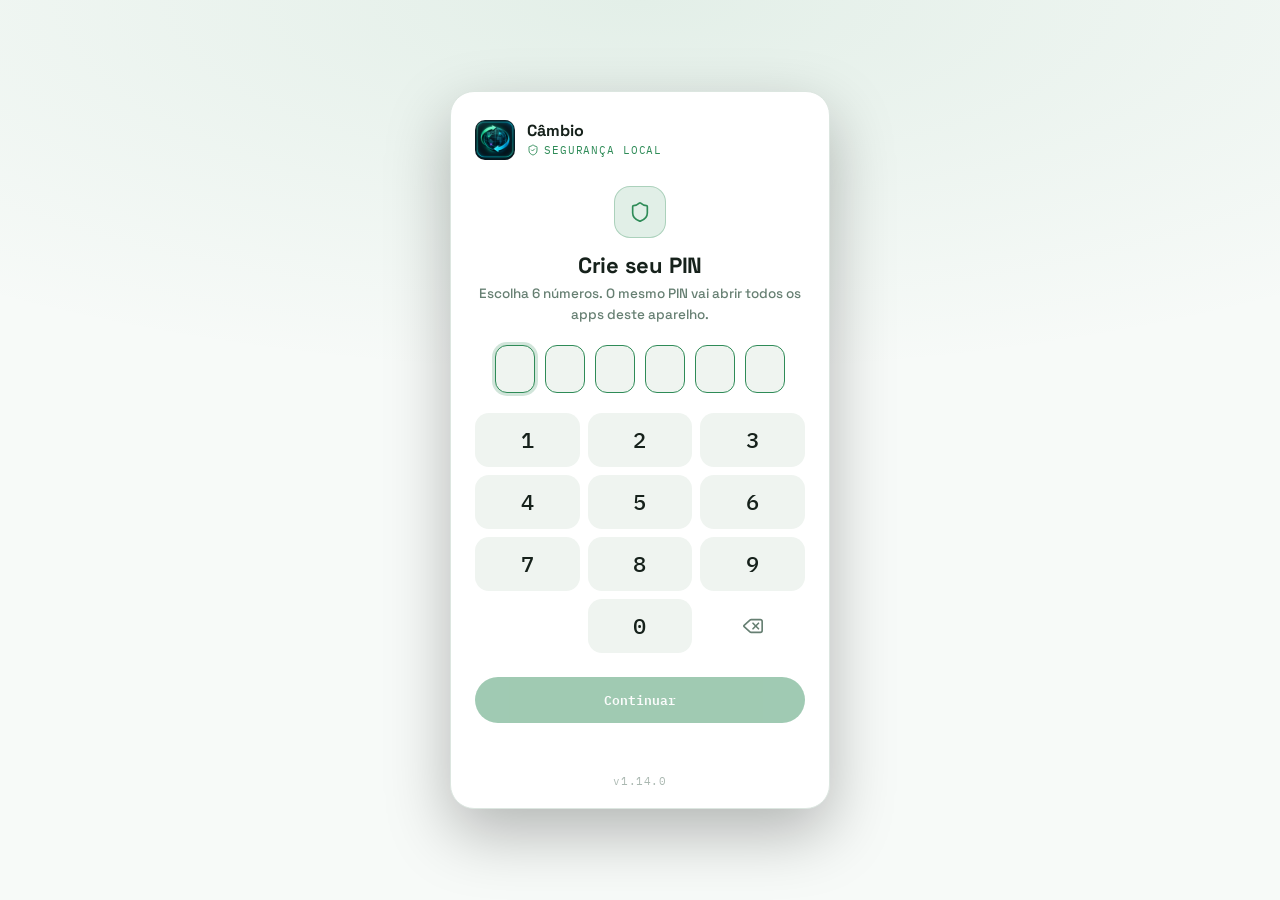
==== index.html @ a95ee9c7 "fix: remove o salvamento automático em pasta (v1.14.0) O Chrome do Android não tem showDirectoryPick" ====
<!DOCTYPE html>
<html lang="pt-BR" class="vault-locked" data-vault-version="1.14.0" data-vault-app="cambio-sim" data-vault-name="Câmbio">
<head>
<meta charset="UTF-8">
<meta name="viewport" content="width=device-width, initial-scale=1, viewport-fit=cover">
<meta name="theme-color" content="#0E1210">
<meta http-equiv="Content-Security-Policy" content="default-src 'self'; script-src 'self' https://www.gstatic.com https://www.google.com; style-src 'self' 'unsafe-inline'; font-src 'self'; connect-src 'self' https://firestore.googleapis.com https://content-firebaseappcheck.googleapis.com https://www.google.com https://economia.awesomeapi.com.br https://cdn.jsdelivr.net https://api.frankfurter.dev https://api.binance.com; img-src 'self' data:; manifest-src 'self'; frame-src https://www.google.com; object-src 'none'; base-uri 'self'; form-action 'self'; worker-src 'self';">
<meta name="referrer" content="no-referrer">
<link rel="manifest" href="manifest.json">
<link rel="icon" href="cambio-icon-192.png" sizes="192x192" type="image/png">
<link rel="apple-touch-icon" href="cambio-icon-512.png">
<title>Câmbio — Moedas & Simulador VET</title>
<!-- Log de erros: primeiro script, para pegar erros desde o início -->
<script src="apoio/stk-pkg-erros.js" data-app="CAMBIO"></script>
<link rel="stylesheet" href="fonts/fonts.css">
<link rel="stylesheet" href="css/style.css">
<link rel="stylesheet" href="stk-pkg-secure-ui.css">
<link rel="stylesheet" href="apoio/apoio.css" id="dz-style">
</head>
<body>

<div class="page">

  <header class="app-head">
    <div class="vp-bar" data-vault-profile-slot></div>
    <div class="app-head-text">
      <div class="eyebrow">CÂMBIO · TAXAS AO VIVO</div>
      <h1>Câmbio</h1>
      <p class="lede">USD, EUR, BTC, GBP, CAD e ARS em relação ao real.</p>
    </div>
  </header>

  <!-- Seletor de Moedas Expandido -->
  <div class="tabs-seed" id="currency-tabs" role="group" aria-label="Moeda" style="margin-top:18px;">
    <button type="button" class="tab-btn-seed active" data-cur="USD" aria-pressed="true">USD</button>
    <button type="button" class="tab-btn-seed" data-cur="EUR" aria-pressed="false">EUR</button>
    <button type="button" class="tab-btn-seed" data-cur="BTC" aria-pressed="false">BTC</button>
    <button type="button" class="tab-btn-seed" data-cur="GBP" aria-pressed="false">GBP</button>
    <button type="button" class="tab-btn-seed" data-cur="CAD" aria-pressed="false">CAD</button>
    <button type="button" class="tab-btn-seed" data-cur="ARS" aria-pressed="false">ARS</button>
  </div>

  <h2>Cotação <span class="count pair-label" id="pair-label">USD <i data-icon="arrow-left-right" data-size="12"></i> BRL</span></h2>
  <div class="card" id="board" aria-live="polite">
    <div class="hero-seed">
      <div class="hero-label-seed" id="board-label">DÓLAR COMERCIAL — COMPRA</div>
      <div class="hero-amount-seed skeleton-block" id="rate-value">0,0000</div>
      <div class="hero-delta-row">
        <div class="hero-delta-seed warn" id="rate-delta">—</div>
        <div class="alert-badge" id="alert-badge">alerta ativo</div>
      </div>
    </div>
    <div class="updated-at" id="updated-at">carregando…</div>

    <div class="bidask-grid">
      <div class="bidask-card">
        <div class="k">COMPRA (BID)</div>
        <div class="v skeleton-block" id="bid-value">0,0000</div>
      </div>
      <div class="bidask-card">
        <div class="k">VENDA (ASK)</div>
        <div class="v skeleton-block" id="ask-value">0,0000</div>
      </div>
    </div>

    <!-- Histórico / Sparkline com Tooltip -->
    <div class="spark-wrap">
      <div class="tabs-seed small" role="group" aria-label="Período" style="margin-bottom:14px;">
        <button type="button" class="tab-btn-seed" id="per-7d">7D</button>
        <button type="button" class="tab-btn-seed active" id="per-30d">30D</button>
        <button type="button" class="tab-btn-seed" id="per-90d">90D</button>
        <button type="button" class="tab-btn-seed" id="per-1a">1A</button>
      </div>
      <div class="spark-tooltip" id="spark-tooltip"></div>
      <svg id="spark" viewBox="0 0 400 68" preserveAspectRatio="none"></svg>
      <div class="spark-skeleton skeleton-block" id="spark-skeleton"></div>
      <div class="spark-labels">
        <span id="spark-start">—</span>
        <span id="spark-end">hoje</span>
      </div>
    </div>

    <div class="stat-grid-seed" style="margin-top:18px;">
      <div class="stat-card-seed">
        <div class="k">MÁXIMA</div>
        <div class="v skeleton-block" id="stat-high">0,0000</div>
      </div>
      <div class="stat-card-seed">
        <div class="k">MÍNIMA</div>
        <div class="v skeleton-block" id="stat-low">0,0000</div>
      </div>
      <div class="stat-card-seed">
        <div class="k">VARIAÇÃO</div>
        <div class="v skeleton-block" id="stat-var">0,00%</div>
      </div>
    </div>

    <div class="alert-seed danger" id="currency-error" role="alert"></div>

    <div class="refresh-row">
      <button class="btn-seed btn-secondary-seed btn-full" id="refresh" type="button"><i data-icon="refresh" data-size="15"></i> Atualizar cotação</button>
      <span class="auto-note" id="auto-note">auto 5min</span>
    </div>
  </div>

  <!-- Botões para abrir as Ferramentas em Modal -->
  <div class="quick-tools-grid">
    <button type="button" class="btn-tool" id="btn-open-vet">
      <span class="tool-icon"><i data-icon="calculator" data-size="18"></i></span>
      <span class="tool-info">
        <span>Simulador VET</span>
        <small>IOF e Spread bancário</small>
      </span>
    </button>
    <button type="button" class="btn-tool" id="btn-open-alert">
      <span class="tool-icon"><i data-icon="bell" data-size="18"></i></span>
      <span class="tool-info">
        <span>Alerta de Cotação</span>
        <small>Notificação de preço</small>
      </span>
    </button>
  </div>

  <!-- Conversor Direto -->
  <h2>Conversor</h2>
  <div class="card col-gap">
    <div class="converter-grid">
      <div>
        <label class="field-label" for="conv-input" id="conv-input-label">USD</label>
        <input type="text" id="conv-input" inputmode="decimal" value="1,00">
      </div>
      <button type="button" class="invert-btn" id="conv-invert" aria-label="Inverter sentido da conversão"><i data-icon="arrow-left-right" data-size="18"></i></button>
      <div>
        <label class="field-label" for="conv-output" id="conv-output-label">BRL</label>
        <input type="text" id="conv-output" inputmode="decimal" value="—" readonly>
      </div>
    </div>
    <button class="btn-seed btn-primary-seed btn-full" id="btn-add-log" type="button" style="margin-top:6px;"><i data-icon="plus" data-size="16"></i> Adicionar ao histórico</button>
  </div>

  <!-- Histórico de Conversões -->
  <h2>Últimas conversões <button type="button" class="link-btn" id="clear-log">limpar</button></h2>
  <div class="card" id="log-card">
    <div id="log-list"><div class="empty-note">Nenhuma conversão salva ainda. Toque em Adicionar ao histórico.</div></div>
  </div>

  <div class="alert-seed danger" id="status" role="alert"></div>

  <!-- MODAL: Simulador VET (Oculto na página) -->
  <div class="modal-overlay" id="modal-vet" role="dialog" aria-modal="true" aria-labelledby="modal-vet-title">
    <div class="modal-box">
      <div class="modal-header">
        <div>
          <h3 id="modal-vet-title">Simulador VET</h3>
          <div class="modal-subtitle">Valor Efetivo Total & Custos</div>
        </div>
        <button type="button" class="modal-close-btn" data-close="modal-vet" aria-label="Fechar modal"><i data-icon="x" data-size="16"></i></button>
      </div>
      <div class="modal-body col-gap">
        <div class="vet-grid">
          <div>
            <label class="field-label" for="vet-amount">Quantia Estrangeira</label>
            <input type="text" id="vet-amount" inputmode="decimal" value="1.000,00">
          </div>
          <div>
            <label class="field-label" for="vet-spread">Spread Bancário (%)</label>
            <input type="text" id="vet-spread" inputmode="decimal" value="5,50" aria-describedby="vet-spread-hint">
          </div>
        </div>
        <div class="field-hint" id="vet-spread-hint">Padrão estimado para a modalidade. É estimativa de mercado, não é norma: cada instituição define o seu spread.</div>
        <div>
          <label class="field-label" for="vet-iof">Modalidade / Alíquota IOF</label>
          <select id="vet-iof">
            <option value="especie">Dinheiro em Espécie (IOF 3,5%)</option>
            <option value="cartao">Cartão de Crédito / Débito Internacional (IOF 3,5%)</option>
            <option value="remessa_mesma_titularidade">Conta Internacional Própria (IOF 3,5%)</option>
            <option value="remessa_outra_titularidade">Remessa para Terceiros (IOF 3,5%)</option>
            <option value="remessa_investimento">Remessa para Investimento, recursos próprios (IOF 1,1%)</option>
            <option value="ingresso_recursos">Ingresso de Recursos do Exterior (IOF 0,38%)</option>
            <option value="nenhum">Isento / Sem IOF (0,0%)</option>
          </select>
        </div>
        <div class="vet-grid">
          <div>
            <label class="field-label" for="vet-fee-fixed">Tarifa fixa (R$)</label>
            <input type="text" id="vet-fee-fixed" inputmode="decimal" value="0,00">
          </div>
          <div>
            <label class="field-label" for="vet-fee-pct">Tarifa percentual (%)</label>
            <input type="text" id="vet-fee-pct" inputmode="decimal" value="0,00">
          </div>
        </div>

        <div class="alert-seed danger" id="vet-error" role="alert"></div>
        <div id="vet-warnings" class="vet-warnings" aria-live="polite"></div>

        <div class="vet-result-card">
          <div class="line">
            <span>Valor sem spread:</span>
            <span id="vet-base">—</span>
          </div>
          <div class="line">
            <span>Câmbio com Spread:</span>
            <strong id="vet-commercial">—</strong>
          </div>
          <div class="line">
            <span>Custo do Spread:</span>
            <span id="vet-spread-cost">—</span>
          </div>
          <div class="line">
            <span>Custo do IOF:</span>
            <span id="vet-iof-cost">—</span>
          </div>
          <div class="line">
            <span>Tarifas:</span>
            <span id="vet-fee-cost">—</span>
          </div>
          <div class="line">
            <span>VET (total ÷ quantia):</span>
            <strong id="vet-rate">—</strong>
          </div>
          <div class="line highlight">
            <span>Total a Pagar:</span>
            <strong id="vet-total">—</strong>
          </div>
        </div>
        <p class="vet-disclaimer">VET = total em R$ (câmbio com spread + IOF + tarifas) ÷ quantia em moeda estrangeira, conforme a lógica da Res. BCB 277/2022. Simulação informativa: não é oferta nem orientação tributária. O VET que vale é o informado pela instituição antes de você fechar a operação.</p>
      </div>
    </div>
  </div>

  <!-- MODAL: Alerta de Cotação (Oculto na página) -->
  <div class="modal-overlay" id="modal-alert" role="dialog" aria-modal="true" aria-labelledby="modal-alert-title">
    <div class="modal-box">
      <div class="modal-header">
        <div>
          <h3 id="modal-alert-title">Alerta de Cotação (<span id="alert-currency-label">USD</span>)</h3>
          <div class="modal-subtitle">Notificações e limites de preço</div>
        </div>
        <button type="button" class="modal-close-btn" data-close="modal-alert" aria-label="Fechar modal"><i data-icon="x" data-size="16"></i></button>
      </div>
      <div class="modal-body col-gap">
        <div>
          <label class="field-label" for="alert-value">Avisar quando 1 <span id="alert-cur-name">USD</span> valer, em BRL</label>
          <input type="text" id="alert-value" inputmode="decimal" placeholder="ex: 5,40">
        </div>
        <div class="alert-dir-toggle">
          <button type="button" class="alert-dir-btn active" id="alert-dir-above"><i data-icon="arrow-up" data-size="15"></i> acima de</button>
          <button type="button" class="alert-dir-btn" id="alert-dir-below"><i data-icon="arrow-down" data-size="15"></i> abaixo de</button>
        </div>
        <div class="row-gap">
          <button class="btn-seed btn-primary-seed" id="alert-save" type="button" style="flex:1;">Salvar alerta</button>
          <button class="btn-seed btn-secondary-seed" id="alert-clear" type="button">Remover</button>
        </div>
        <button class="btn-seed btn-secondary-seed btn-full" id="btn-notify-perm" type="button"><i data-icon="bell" data-size="15"></i> Ativar notificações push</button>
        <div class="empty-note" id="alert-status"></div>
      </div>
    </div>
  </div>

  <footer>
    FONTE DE DADOS: AwesomeAPI (economia.awesomeapi.com.br)<br>
    Cotações de mercado são informativas e sujeitas a variação contínua.
    <p class="footer-disclaimer">
      As simulações não são oferta nem orientação tributária. O VET vinculante é o que a instituição informa antes de fechar a operação.
      Alíquotas de IOF conforme o Decreto 12.499/2025 (verificado em 30/09/2026). Para criptoativos, remessas a terceiros ou
      investimento no exterior, consulte um contador ou tributarista.
    </p>
  </footer>
</div>

<script src="js/cambio-engine.js"></script>
<script src="js/quote-sources.js"></script>
<script src="stk-pkg-financ-icons.js"></script>
<script src="stk-pkg-secure-vault.js"></script>
<script src="stk-pkg-secure-ui.js"></script>
<script src="js/app.js"></script>
<script src="apoio/stk-pkg-feedback.js"></script>
<script src="apoio/stk-pkg-doacao.js" data-app="CAMBIO" data-flutuante="false"></script>
</body>
</html>
---- fonts/fonts.css ----
/* Fontes servidas pelo próprio app (sem Google): Space Grotesk e IBM Plex Mono, licença SIL OFL 1.1. Só latin e latin-ext. */
@font-face {
  font-family: 'IBM Plex Mono';
  font-style: normal;
  font-weight: 400;
  font-display: swap;
  src: url(ibm-plex-mono-latin-ext-400.woff2) format('woff2');
  unicode-range: U+0100-02BA, U+02BD-02C5, U+02C7-02CC, U+02CE-02D7, U+02DD-02FF, U+0304, U+0308, U+0329, U+1D00-1DBF, U+1E00-1E9F, U+1EF2-1EFF, U+2020, U+20A0-20AB, U+20AD-20C0, U+2113, U+2C60-2C7F, U+A720-A7FF;
}
@font-face {
  font-family: 'IBM Plex Mono';
  font-style: normal;
  font-weight: 400;
  font-display: swap;
  src: url(ibm-plex-mono-latin-400.woff2) format('woff2');
  unicode-range: U+0000-00FF, U+0131, U+0152-0153, U+02BB-02BC, U+02C6, U+02DA, U+02DC, U+0304, U+0308, U+0329, U+2000-206F, U+20AC, U+2122, U+2191, U+2193, U+2212, U+2215, U+FEFF, U+FFFD;
}
@font-face {
  font-family: 'IBM Plex Mono';
  font-style: normal;
  font-weight: 500;
  font-display: swap;
  src: url(ibm-plex-mono-latin-ext-500.woff2) format('woff2');
  unicode-range: U+0100-02BA, U+02BD-02C5, U+02C7-02CC, U+02CE-02D7, U+02DD-02FF, U+0304, U+0308, U+0329, U+1D00-1DBF, U+1E00-1E9F, U+1EF2-1EFF, U+2020, U+20A0-20AB, U+20AD-20C0, U+2113, U+2C60-2C7F, U+A720-A7FF;
}
@font-face {
  font-family: 'IBM Plex Mono';
  font-style: normal;
  font-weight: 500;
  font-display: swap;
  src: url(ibm-plex-mono-latin-500.woff2) format('woff2');
  unicode-range: U+0000-00FF, U+0131, U+0152-0153, U+02BB-02BC, U+02C6, U+02DA, U+02DC, U+0304, U+0308, U+0329, U+2000-206F, U+20AC, U+2122, U+2191, U+2193, U+2212, U+2215, U+FEFF, U+FFFD;
}
@font-face {
  font-family: 'IBM Plex Mono';
  font-style: normal;
  font-weight: 600;
  font-display: swap;
  src: url(ibm-plex-mono-latin-ext-600.woff2) format('woff2');
  unicode-range: U+0100-02BA, U+02BD-02C5, U+02C7-02CC, U+02CE-02D7, U+02DD-02FF, U+0304, U+0308, U+0329, U+1D00-1DBF, U+1E00-1E9F, U+1EF2-1EFF, U+2020, U+20A0-20AB, U+20AD-20C0, U+2113, U+2C60-2C7F, U+A720-A7FF;
}
@font-face {
  font-family: 'IBM Plex Mono';
  font-style: normal;
  font-weight: 600;
  font-display: swap;
  src: url(ibm-plex-mono-latin-600.woff2) format('woff2');
  unicode-range: U+0000-00FF, U+0131, U+0152-0153, U+02BB-02BC, U+02C6, U+02DA, U+02DC, U+0304, U+0308, U+0329, U+2000-206F, U+20AC, U+2122, U+2191, U+2193, U+2212, U+2215, U+FEFF, U+FFFD;
}
@font-face {
  font-family: 'Space Grotesk';
  font-style: normal;
  font-weight: 500;
  font-display: swap;
  src: url(space-grotesk-latin-ext.woff2) format('woff2');
  unicode-range: U+0100-02BA, U+02BD-02C5, U+02C7-02CC, U+02CE-02D7, U+02DD-02FF, U+0304, U+0308, U+0329, U+1D00-1DBF, U+1E00-1E9F, U+1EF2-1EFF, U+2020, U+20A0-20AB, U+20AD-20C0, U+2113, U+2C60-2C7F, U+A720-A7FF;
}
@font-face {
  font-family: 'Space Grotesk';
  font-style: normal;
  font-weight: 500;
  font-display: swap;
  src: url(space-grotesk-latin.woff2) format('woff2');
  unicode-range: U+0000-00FF, U+0131, U+0152-0153, U+02BB-02BC, U+02C6, U+02DA, U+02DC, U+0304, U+0308, U+0329, U+2000-206F, U+20AC, U+2122, U+2191, U+2193, U+2212, U+2215, U+FEFF, U+FFFD;
}
@font-face {
  font-family: 'Space Grotesk';
  font-style: normal;
  font-weight: 600;
  font-display: swap;
  src: url(space-grotesk-latin-ext.woff2) format('woff2');
  unicode-range: U+0100-02BA, U+02BD-02C5, U+02C7-02CC, U+02CE-02D7, U+02DD-02FF, U+0304, U+0308, U+0329, U+1D00-1DBF, U+1E00-1E9F, U+1EF2-1EFF, U+2020, U+20A0-20AB, U+20AD-20C0, U+2113, U+2C60-2C7F, U+A720-A7FF;
}
@font-face {
  font-family: 'Space Grotesk';
  font-style: normal;
  font-weight: 600;
  font-display: swap;
  src: url(space-grotesk-latin.woff2) format('woff2');
  unicode-range: U+0000-00FF, U+0131, U+0152-0153, U+02BB-02BC, U+02C6, U+02DA, U+02DC, U+0304, U+0308, U+0329, U+2000-206F, U+20AC, U+2122, U+2191, U+2193, U+2212, U+2215, U+FEFF, U+FFFD;
}
@font-face {
  font-family: 'Space Grotesk';
  font-style: normal;
  font-weight: 700;
  font-display: swap;
  src: url(space-grotesk-latin-ext.woff2) format('woff2');
  unicode-range: U+0100-02BA, U+02BD-02C5, U+02C7-02CC, U+02CE-02D7, U+02DD-02FF, U+0304, U+0308, U+0329, U+1D00-1DBF, U+1E00-1E9F, U+1EF2-1EFF, U+2020, U+20A0-20AB, U+20AD-20C0, U+2113, U+2C60-2C7F, U+A720-A7FF;
}
@font-face {
  font-family: 'Space Grotesk';
  font-style: normal;
  font-weight: 700;
  font-display: swap;
  src: url(space-grotesk-latin.woff2) format('woff2');
  unicode-range: U+0000-00FF, U+0131, U+0152-0153, U+02BB-02BC, U+02C6, U+02DA, U+02DC, U+0304, U+0308, U+0329, U+2000-206F, U+20AC, U+2122, U+2191, U+2193, U+2212, U+2215, U+FEFF, U+FFFD;
}
---- css/style.css ----
:root {
  --bg: #0E1210;
  --surface: #171D1A;
  --surface-2: #202824;
  --line: #2C3733;
  --ink: #EAF0EC;
  --ink-dim: #8FA098;
  --accent: #6FCF97;
  --accent-dim: #4A8A67;
  --up: #6FCF97;
  --down: #E08585;
  --warn: #E0C185;
  --info: #7FA6CF;
  box-sizing: border-box;
  padding-top: env(safe-area-inset-top, 0px);
  padding-bottom: env(safe-area-inset-bottom, 0px);
}

/* Tema claro: segue o sistema do aparelho. */
@media (prefers-color-scheme: light) {
  :root {
    --bg: #F7FAF8; --surface: #FFFFFF; --surface-2: #EFF4F0; --line: #DCE6E0;
    --ink: #16211B; --ink-dim: #667F72; --accent: #2E8B57; --accent-dim: #4EA976;
    --up: #2E8B57; --down: #C1584A; --warn: #9A7B2E; --info: #3F6E9E;
  }
}

* { box-sizing: inherit; }

html, body {
  margin: 0;
  background: var(--bg);
  color: var(--ink);
  font-family: 'Space Grotesk', -apple-system, BlinkMacSystemFont, "Segoe UI", Roboto, sans-serif;
}

.page {
  max-width: 560px;
  margin: 0 auto;
  padding: 24px 18px 60px;
}

.eyebrow {
  font-family: 'IBM Plex Mono', monospace;
  font-size: 12px;
  color: var(--accent);
  margin-bottom: 6px;
  letter-spacing: 0.5px;
}

h1 {
  font-size: 26px;
  font-weight: 700;
  margin: 0 0 4px;
}

.lede {
  font-family: 'IBM Plex Mono', monospace;
  font-size: 12px;
  color: var(--ink-dim);
  margin-bottom: 6px;
}

h2 {
  font-size: 15px;
  font-weight: 600;
  color: var(--ink-dim);
  margin: 34px 0 12px;
  padding-bottom: 8px;
  border-bottom: 1px solid var(--line);
  display: flex;
  justify-content: space-between;
  align-items: baseline;
}

h2 .count {
  font-family: 'IBM Plex Mono', monospace;
  font-size: 11px;
}

h2 .link-btn {
  font-family: 'IBM Plex Mono', monospace;
  font-size: 11px;
  color: var(--ink-dim);
  background: none;
  border: none;
  cursor: pointer;
  padding: 0;
}

h2 .link-btn:hover {
  color: var(--down);
}

.card {
  background: var(--surface);
  border: 1px solid var(--line);
  border-radius: 16px;
  padding: 18px;
}

.row-gap {
  display: flex;
  gap: 10px;
  flex-wrap: wrap;
  align-items: center;
}

.col-gap {
  display: flex;
  flex-direction: column;
  gap: 12px;
}

/* Tabs */
.tabs-seed {
  display: flex;
  background: var(--surface);
  border: 1px solid var(--line);
  border-radius: 999px;
  padding: 4px;
  overflow-x: auto;
}

.tabs-seed.small {
  padding: 3px;
}

.tab-btn-seed {
  flex: 1;
  min-width: 50px;
  padding: 10px;
  border: none;
  border-radius: 999px;
  background: transparent;
  color: var(--ink-dim);
  font-family: 'IBM Plex Mono', monospace;
  font-size: 13px;
  cursor: pointer;
  text-align: center;
  transition: all 0.15s ease;
}

.tabs-seed.small .tab-btn-seed {
  padding: 8px 6px;
  font-size: 11.5px;
}

.tab-btn-seed.active {
  background: var(--surface-2);
  color: var(--accent);
  font-weight: 600;
}

/* Badges */
.badge-seed {
  display: inline-block;
  padding: 3px 10px;
  border-radius: 999px;
  font-family: 'IBM Plex Mono', monospace;
  font-size: 11px;
}

.badge-seed.pos { background: rgba(111,207,151,0.15); color: var(--up); }
.badge-seed.neg { background: rgba(224,133,133,0.15); color: var(--down); }
.badge-seed.warn { background: rgba(224,193,133,0.15); color: var(--warn); }

/* Hero KPI */
.hero-seed {
  text-align: center;
  padding: 8px 0;
}

.hero-label-seed {
  font-family: 'IBM Plex Mono', monospace;
  font-size: 12px;
  color: var(--ink-dim);
  margin-bottom: 8px;
}

.hero-amount-seed {
  font-size: 36px;
  font-weight: 700;
  font-family: 'IBM Plex Mono', monospace;
  font-variant-numeric: tabular-nums;
}

.hero-delta-row {
  display: flex;
  gap: 8px;
  justify-content: center;
  align-items: center;
  margin-top: 8px;
  flex-wrap: wrap;
}

.hero-delta-seed {
  display: inline-flex;
  padding: 5px 12px;
  border-radius: 999px;
  font-family: 'IBM Plex Mono', monospace;
  font-size: 13px;
}

.hero-delta-seed.pos { background: rgba(111,207,151,0.15); color: var(--up); }
.hero-delta-seed.neg { background: rgba(224,133,133,0.15); color: var(--down); }
.hero-delta-seed.warn { background: rgba(224,193,133,0.15); color: var(--warn); }

.alert-badge {
  display: none;
  padding: 5px 12px;
  border-radius: 999px;
  font-family: 'IBM Plex Mono', monospace;
  font-size: 12px;
  background: rgba(224,193,133,0.15);
  color: var(--warn);
}

.alert-badge.show {
  display: inline-flex;
}

/* Bid / Ask grid */
.bidask-grid {
  display: grid;
  grid-template-columns: 1fr 1fr;
  gap: 10px;
  margin-top: 16px;
}

.bidask-card {
  background: var(--surface-2);
  border-radius: 16px;
  padding: 12px 14px;
  text-align: center;
}

.bidask-card .k {
  font-family: 'IBM Plex Mono', monospace;
  font-size: 10.5px;
  color: var(--ink-dim);
}

.bidask-card .v {
  font-family: 'IBM Plex Mono', monospace;
  font-size: 16px;
  margin-top: 4px;
}

/* Grid estatísticas 3 colunas */
.stat-grid-seed {
  display: grid;
  grid-template-columns: repeat(3, 1fr);
  gap: 10px;
}

.stat-card-seed {
  background: var(--surface-2);
  border-radius: 16px;
  padding: 12px 14px;
}

.stat-card-seed .k {
  font-family: 'IBM Plex Mono', monospace;
  font-size: 10.5px;
  color: var(--ink-dim);
}

.stat-card-seed .v {
  font-family: 'IBM Plex Mono', monospace;
  font-size: 16px;
  margin-top: 4px;
}

/* Botões */
.btn-seed {
  font-family: 'IBM Plex Mono', monospace;
  font-size: 14px;
  padding: 12px 18px;
  border-radius: 999px;
  border: none;
  cursor: pointer;
  transition: opacity 0.15s ease;
}

.btn-primary-seed {
  background: var(--accent);
  color: var(--bg);
  font-weight: 600;
}

.btn-secondary-seed {
  background: var(--surface-2);
  color: var(--ink);
  border: 1px solid var(--line);
}

.btn-full {
  width: 100%;
}

.btn-seed:disabled {
  opacity: 0.6;
  cursor: default;
}

/* Alertas e Erros */
.alert-seed {
  padding: 13px 14px;
  border-radius: 12px;
  font-size: 13.5px;
  line-height: 1.4;
  display: none;
}

.alert-seed.show {
  display: block;
}

.alert-seed.danger {
  background: rgba(224,133,133,0.12);
  border: 1px solid rgba(224,133,133,0.3);
  color: var(--ink);
}

.alert-seed.warn-box {
  background: rgba(224,193,133,0.12);
  border: 1px solid rgba(224,193,133,0.3);
  color: var(--ink);
  margin-top: 12px;
}

/* Campos de Formulário */
label.field-label {
  display: block;
  font-family: 'IBM Plex Mono', monospace;
  font-size: 11px;
  color: var(--ink-dim);
  margin-bottom: 6px;
}

input[type=text], input[type=number], select {
  width: 100%;
  background: var(--surface-2);
  border: 1px solid var(--line);
  border-radius: 8px;
  color: var(--ink);
  font-family: 'IBM Plex Mono', monospace;
  font-size: 15px;
  padding: 10px 12px;
  font-variant-numeric: tabular-nums;
  box-sizing: border-box;
}

select {
  appearance: none;
  background-image: url("data:image/svg+xml;charset=UTF-8,%3Csvg%20xmlns%3D%22http%3A%2F%2Fwww.w3.org%2F2000%2Fsvg%22%20width%3D%2212%22%20height%3D%2212%22%20viewBox%3D%220%200%2024%2024%22%20fill%3D%22none%22%20stroke%3D%22%238FA098%22%20stroke-width%3D%222%22%3E%3Cpolyline%20points%3D%226%209%2012%2015%2018%209%22%3E%3C%2Fpolyline%3E%3C%2Fsvg%3E");
  background-repeat: no-repeat;
  background-position: right 12px center;
  padding-right: 32px;
  cursor: pointer;
}

input:focus-visible, select:focus-visible {
  outline: 2px solid var(--accent);
  outline-offset: 1px;
}

input[readonly] {
  color: var(--accent);
}

/* Skeleton loader */
.skeleton-block {
  position: relative;
  color: transparent !important;
  overflow: hidden;
}

.skeleton-block::after {
  content: '';
  position: absolute;
  inset: 0;
  border-radius: inherit;
  background: linear-gradient(90deg, var(--surface-2) 25%, var(--line) 50%, var(--surface-2) 75%);
  background-size: 200% 100%;
  animation: shimmer 1.4s ease-in-out infinite;
}

@keyframes shimmer {
  0% { background-position: 200% 0; }
  100% { background-position: -200% 0; }
}

.spark-skeleton {
  height: 68px;
  border-radius: 8px;
  display: none;
}

.spark-skeleton.show {
  display: block;
}

#spark.hide {
  display: none;
}

/* Sparkline interativo */
.updated-at {
  font-family: 'IBM Plex Mono', monospace;
  font-size: 11px;
  color: var(--ink-dim);
  text-align: center;
  margin-top: 10px;
}

.spark-wrap {
  position: relative;
  margin-top: 20px;
  border-top: 1px solid var(--line);
  padding-top: 16px;
}

.spark-wrap svg {
  display: block;
  width: 100%;
  height: 68px;
  overflow: visible;
  touch-action: none;
}

.spark-labels {
  display: flex;
  justify-content: space-between;
  font-family: 'IBM Plex Mono', monospace;
  font-size: 10.5px;
  color: var(--ink-dim);
  margin-top: 6px;
}

/* Tooltip do gráfico */
.spark-tooltip {
  position: absolute;
  top: 10px;
  left: 50%;
  transform: translateX(-50%);
  background: var(--surface-2);
  border: 1px solid var(--accent-dim);
  padding: 4px 8px;
  border-radius: 6px;
  font-family: 'IBM Plex Mono', monospace;
  font-size: 11px;
  color: var(--accent);
  pointer-events: none;
  display: none;
}
.spark-tooltip.show { display: block; }

/* Grid do conversor */
.converter-grid {
  display: grid;
  grid-template-columns: 1fr auto 1fr;
  gap: 10px;
  align-items: center;
}

.invert-btn {
  width: 40px;
  height: 40px;
  margin-top: 18px;
  border-radius: 50%;
  background: var(--surface-2);
  border: 1px solid var(--line);
  color: var(--accent);
  font-size: 16px;
  line-height: 1;
  cursor: pointer;
  display: flex;
  align-items: center;
  justify-content: center;
  transition: transform 0.15s ease;
}

.invert-btn:hover {
  border-color: var(--accent);
}

.invert-btn:active {
  transform: rotate(180deg);
}

.invert-btn:focus-visible {
  outline: 2px solid var(--accent);
  outline-offset: 2px;
}

.refresh-row {
  display: flex;
  justify-content: space-between;
  align-items: center;
  gap: 10px;
  margin-top: 18px;
}

.auto-note {
  font-family: 'IBM Plex Mono', monospace;
  font-size: 10.5px;
  color: var(--ink-dim);
  white-space: nowrap;
}

footer {
  margin-top: 30px;
  font-family: 'IBM Plex Mono', monospace;
  font-size: 10.5px;
  color: var(--ink-dim);
  text-align: center;
  line-height: 1.6;
}

.footer-disclaimer {
  margin: 12px auto 0;
  max-width: 520px;
  text-align: left;
}

/* Simulador VET: dicas, avisos e disclaimer */
.field-hint {
  color: var(--ink-dim);
  font-size: 12px;
  line-height: 1.4;
  margin-top: -6px;
}

.vet-warnings {
  display: flex;
  flex-direction: column;
  gap: 8px;
}

.vet-warnings .alert-seed {
  margin-top: 0;
}

.vet-warnings .vet-info {
  color: var(--ink-dim);
  font-size: 12.5px;
  line-height: 1.4;
}

.vet-disclaimer {
  color: var(--ink-dim);
  font-size: 11.5px;
  line-height: 1.5;
  margin: 0;
}

/* Timeline */
.timeline-item-seed {
  display: flex;
  gap: 12px;
  padding: 11px 0;
  border-bottom: 1px dotted var(--line);
}

.timeline-item-seed:last-child {
  border-bottom: none;
}

.timeline-dot-seed {
  width: 8px;
  height: 8px;
  border-radius: 50%;
  margin-top: 7px;
  flex-shrink: 0;
  background: var(--accent);
}

.timeline-item-seed .when {
  font-family: 'IBM Plex Mono', monospace;
  font-size: 11.5px;
  color: var(--ink-dim);
}

.timeline-item-seed .what {
  font-size: 14.5px;
}

.empty-note {
  color: var(--ink-dim);
  font-size: 13px;
  padding: 4px 0;
  font-family: 'IBM Plex Mono', monospace;
}

/* Alertas de cotação */
.alert-dir-toggle {
  display: flex;
  gap: 8px;
}

.alert-dir-btn {
  flex: 1;
  padding: 9px;
  border-radius: 10px;
  border: 1px solid var(--line);
  background: var(--surface-2);
  color: var(--ink-dim);
  font-family: 'IBM Plex Mono', monospace;
  font-size: 13px;
  cursor: pointer;
}

.alert-dir-btn.active {
  border-color: var(--accent);
  color: var(--accent);
}

/* Seção de Simulador VET (Valor Efetivo Total) */
.vet-grid {
  display: grid;
  grid-template-columns: 1fr 1fr;
  gap: 10px;
}

.vet-result-card {
  background: var(--surface-2);
  border-radius: 12px;
  padding: 14px;
  display: flex;
  flex-direction: column;
  gap: 6px;
}

.vet-result-card .line {
  display: flex;
  justify-content: space-between;
  font-family: 'IBM Plex Mono', monospace;
  font-size: 12px;
}

.vet-result-card .line.highlight {
  border-top: 1px solid var(--line);
  padding-top: 6px;
  margin-top: 4px;
  color: var(--accent);
  font-weight: 600;
  font-size: 13.5px;
}

/* Modais flutuantes */
.modal-overlay {
  position: fixed;
  inset: 0;
  background: rgba(10, 14, 12, 0.75);
  backdrop-filter: blur(4px);
  -webkit-backdrop-filter: blur(4px);
  z-index: 999;
  display: flex;
  align-items: center;
  justify-content: center;
  padding: 16px;
  opacity: 0;
  pointer-events: none;
  transition: opacity 0.2s ease;
}

.modal-overlay.active {
  opacity: 1;
  pointer-events: auto;
}

.modal-box {
  background: var(--surface);
  border: 1px solid var(--line);
  border-radius: 20px;
  width: 100%;
  max-width: 520px;
  max-height: 90vh;
  overflow-y: auto;
  box-shadow: 0 16px 36px rgba(0, 0, 0, 0.5);
  transform: translateY(16px) scale(0.97);
  transition: transform 0.2s ease;
}

.modal-overlay.active .modal-box {
  transform: translateY(0) scale(1);
}

.modal-header {
  padding: 18px 20px 14px;
  border-bottom: 1px solid var(--line);
  display: flex;
  justify-content: space-between;
  align-items: center;
}

.modal-header h3 {
  margin: 0;
  font-size: 16px;
  font-weight: 700;
  color: var(--ink);
}

.modal-header .modal-subtitle {
  font-family: 'IBM Plex Mono', monospace;
  font-size: 11px;
  color: var(--accent);
  margin-top: 2px;
}

.modal-close-btn {
  background: var(--surface-2);
  border: 1px solid var(--line);
  color: var(--ink-dim);
  border-radius: 50%;
  width: 32px;
  height: 32px;
  display: flex;
  align-items: center;
  justify-content: center;
  cursor: pointer;
  font-size: 14px;
  transition: color 0.15s, border-color 0.15s;
}

.modal-close-btn:hover {
  color: var(--ink);
  border-color: var(--accent);
}

.modal-body {
  padding: 18px 20px 22px;
}

/* Barra de Ações Rápidas (Tools) */
.quick-tools-grid {
  display: grid;
  grid-template-columns: 1fr 1fr;
  gap: 10px;
  margin-top: 14px;
}

.btn-tool {
  background: var(--surface);
  border: 1px solid var(--line);
  border-radius: 14px;
  padding: 12px 14px;
  color: var(--ink);
  display: flex;
  align-items: center;
  gap: 10px;
  cursor: pointer;
  font-family: 'Space Grotesk', sans-serif;
  font-size: 13.5px;
  font-weight: 600;
  text-align: left;
  transition: border-color 0.15s, background 0.15s;
}

.btn-tool:hover {
  border-color: var(--accent);
  background: var(--surface-2);
}

.btn-tool .tool-icon {
  display: grid;
  place-items: center;
  width: 36px;
  height: 36px;
  flex-shrink: 0;
  border-radius: 10px;
  color: var(--accent);
  background: rgba(111,207,151,0.12);
}

.btn-tool .tool-info {
  display: flex;
  flex-direction: column;
}

.btn-tool .tool-info small {
  font-family: 'IBM Plex Mono', monospace;
  font-size: 10px;
  font-weight: 400;
  color: var(--ink-dim);
}

/* Ícones SVG (stk-pkg-financ-icons.js) */
.btn-seed, .alert-dir-btn { display: inline-flex; align-items: center; justify-content: center; gap: 8px; }
.hero-delta-seed { align-items: center; gap: 6px; }
.pair-label { display: inline-flex; align-items: center; gap: 4px; }
.modal-close-btn { display: grid; place-items: center; }
.fi-spin { animation: fi-spin 1s linear infinite; }
@keyframes fi-spin { to { transform: rotate(360deg); } }
@media (prefers-reduced-motion: reduce) { .fi-spin { animation: none; } }
---- stk-pkg-secure-ui.css ----
/* FINANC vault UI. Usa os tokens do app (--bg, --surface, --accent...) com fallback no tema escuro padrão. */
html.vault-locked body > :not(#vaultGate):not(.vault-dialog) { display:none !important; }
html.vault-locked body { min-height:100vh; min-height:100dvh; display:grid; place-items:center; margin:0; padding:20px 16px; box-sizing:border-box; background:var(--bg, #0e1210); color:var(--ink, #eaf0ec);
  background-image:radial-gradient(120% 60% at 50% 0%, color-mix(in srgb, var(--accent, #6fcf97) 10%, transparent), transparent 70%); }
.fi { display:inline-block; flex-shrink:0; vertical-align:middle; }

#vaultGate { box-sizing:border-box; width:min(100%, 380px); margin:0; padding:28px 24px 22px; text-align:center; background:var(--surface, #171d1a); color:var(--ink, #eaf0ec); border:1px solid var(--line, #2c3733); border-radius:24px; box-shadow:0 24px 64px rgba(0,0,0,.28); font:15px/1.5 'Space Grotesk', system-ui, sans-serif; }
#vaultGate [hidden], .vault-dialog [hidden] { display:none !important; }
.vault-brand { display:flex; align-items:center; gap:12px; margin-bottom:26px; text-align:left; }
.vault-logo { width:40px; height:40px; border-radius:10px; display:block; }
.vault-app-name { font-size:16px; font-weight:700; line-height:1.1; }
.vault-eyebrow { display:flex; align-items:center; gap:5px; margin-top:3px; color:var(--accent, #6fcf97); font:11px/1.4 'IBM Plex Mono', monospace; letter-spacing:.08em; }
.vault-badge { display:inline-grid; place-items:center; width:52px; height:52px; margin:0 auto 14px; border-radius:16px; color:var(--accent, #6fcf97); background:color-mix(in srgb, var(--accent, #6fcf97) 14%, transparent); border:1px solid color-mix(in srgb, var(--accent, #6fcf97) 30%, transparent); }
.vault-badge-danger { color:var(--down, #e08585); background:color-mix(in srgb, var(--down, #e08585) 14%, transparent); border-color:color-mix(in srgb, var(--down, #e08585) 30%, transparent); }
#vaultGate h1 { margin:0 0 6px; color:var(--ink, #eaf0ec); font-size:22px; line-height:1.2; letter-spacing:-.01em; }
#vaultGate p { margin:0 0 4px; color:var(--ink-dim, #8fa098); font-size:13.5px; line-height:1.5; }
#vaultForm { margin:20px 0 0; }

/* PIN: input real invisível sobre as 6 caixas */
.vault-pin-wrap { position:relative; margin:0 auto 20px; width:max-content; cursor:text; }
.vault-pin-input { position:absolute; inset:0; width:100%; height:100%; opacity:0; border:0; padding:0; margin:0; font-size:16px; caret-color:transparent; }
.vault-dots { display:flex; gap:10px; }
.vault-dots span { width:40px; height:48px; border-radius:12px; background:var(--surface-2, #202824); border:1px solid var(--line, #2c3733); display:grid; place-items:center; transition:border-color .15s, background .15s; }
.vault-dots span::after { content:''; width:12px; height:12px; border-radius:50%; background:var(--ink, #eaf0ec); transform:scale(0); transition:transform .15s; }
.vault-dots span.filled { border-color:color-mix(in srgb, var(--accent, #6fcf97) 55%, var(--line, #2c3733)); }
.vault-dots span.filled::after { transform:scale(1); }
.vault-pin-input:focus-visible + .vault-dots span:not(.filled) { border-color:var(--accent, #6fcf97); }
.vault-pin-input:focus-visible + .vault-dots span.filled + span:not(.filled), .vault-pin-input:focus-visible + .vault-dots span:first-child:not(.filled) { box-shadow:0 0 0 3px color-mix(in srgb, var(--accent, #6fcf97) 22%, transparent); }
.vault-shake { animation:vault-shake .4s; }
.vault-shake span { border-color:var(--down, #e08585) !important; }
@keyframes vault-shake { 20%,60% { transform:translateX(-8px); } 40%,80% { transform:translateX(8px); } }

/* Teclado numérico */
.vault-keypad { display:grid; grid-template-columns:repeat(3, 1fr); gap:8px; margin:0 0 16px; }
#vaultGate .vault-keypad button { height:54px; margin:0; display:grid; place-items:center; border-radius:14px; border:1px solid transparent; background:var(--surface-2, #202824); color:var(--ink, #eaf0ec); font:500 22px 'IBM Plex Mono', monospace; cursor:pointer; -webkit-tap-highlight-color:transparent; transition:background .12s, transform .08s; }
#vaultGate .vault-keypad button:hover { border-color:var(--line, #2c3733); }
#vaultGate .vault-keypad button:active { transform:scale(.96); background:color-mix(in srgb, var(--accent, #6fcf97) 18%, var(--surface-2, #202824)); }
#vaultGate .vault-keypad button[data-key=del] { background:transparent; color:var(--ink-dim, #8fa098); }
#vaultGate .vault-keypad .vault-key-bio { background:color-mix(in srgb, var(--accent, #6fcf97) 12%, transparent); color:var(--accent, #6fcf97); }
#vaultGate .vault-keypad .vault-key-bio.is-off { visibility:hidden; }
#vaultGate .vault-keypad button:disabled { opacity:.4; cursor:not-allowed; transform:none; }

.vault-field { display:block; margin:0 0 16px; text-align:left; color:var(--ink-dim, #8fa098); font:11px/1.4 'IBM Plex Mono', monospace; }
#vaultGate input:not(.vault-pin-input), .vault-dialog input { display:block; box-sizing:border-box; width:100%; padding:12px 14px; margin:7px 0 0; color:var(--ink, #eaf0ec); background:var(--surface-2, #202824); border:1px solid var(--line, #2c3733); border-radius:10px; outline:none; font:14px 'IBM Plex Mono', monospace; }
#vaultGate input:not(.vault-pin-input):focus, .vault-dialog input:focus { border-color:var(--accent, #6fcf97); box-shadow:0 0 0 3px color-mix(in srgb, var(--accent, #6fcf97) 18%, transparent); }
.vault-pin { text-align:center; font-size:22px !important; letter-spacing:.35em; }

/* Botões */
#vaultGate button, .vault-dialog button, #vaultProfileBtn, .vp-drawer button { display:inline-flex; align-items:center; justify-content:center; gap:8px; box-sizing:border-box; cursor:pointer; font:600 13px 'IBM Plex Mono', monospace; }
.vault-primary, .vault-secondary { width:100%; min-height:46px; padding:12px 16px; margin:8px 0 0; border-radius:999px; }
.vault-primary { border:0; background:var(--accent, #6fcf97); color:var(--bg, #0e1210); }
.vault-secondary { border:1px solid var(--line, #2c3733); background:var(--surface-2, #202824); color:var(--ink, #eaf0ec); }
#vaultGate .vault-primary:disabled { opacity:.45; cursor:not-allowed; }
.vault-footer { display:flex; justify-content:center; gap:18px; margin-top:12px; }
.vault-link { padding:8px 4px; border:0; background:none; color:var(--accent, #6fcf97); font-weight:500 !important; }
.vault-link:hover { text-decoration:underline; text-underline-offset:3px; }
#vaultGate :focus-visible, #vaultProfileBtn:focus-visible, .vp-drawer :focus-visible, .vault-dialog :focus-visible { outline:2px solid var(--accent, #6fcf97); outline-offset:2px; }

#vaultRecoveryCode { margin:16px 0 8px !important; padding:14px; border-radius:12px; background:var(--surface-2, #202824); border:1px dashed var(--line, #2c3733); overflow-wrap:anywhere; color:var(--ink, #eaf0ec) !important; font:13px/1.7 'IBM Plex Mono', monospace !important; user-select:all; }
#vaultMessage { min-height:1.4em; margin-top:10px !important; color:var(--down, #e08585) !important; font:12px/1.5 'IBM Plex Mono', monospace !important; }
#vaultSaveError { color:var(--down, #e08585); font:12px 'IBM Plex Mono', monospace; }
#vaultSaveError:not(:empty) { position:fixed; top:0; left:0; right:0; z-index:100000; padding:12px; background:#651d1d; color:white; }
#vaultGate.vault-busy p { color:var(--ink, #eaf0ec); }


.vault-dialog { box-sizing:border-box; width:min(calc(100% - 32px), 400px); border-radius:20px; padding:22px; background:var(--surface, #171d1a); color:var(--ink, #eaf0ec); border:1px solid var(--line, #2c3733); font-family:'Space Grotesk', system-ui, sans-serif; }
.vault-dialog::backdrop { background:rgba(0,0,0,.7); backdrop-filter:blur(2px); }
.vault-dialog-head { display:flex; align-items:center; gap:12px; margin-bottom:8px; }
.vault-dialog-head .vault-badge { width:40px; height:40px; margin:0; border-radius:12px; flex-shrink:0; }
.vault-dialog-head p { margin:0; font-size:14px; line-height:1.4; }
.vault-dialog-actions { display:flex; gap:8px; margin-top:14px; }
.vault-dialog-actions button { white-space:nowrap; flex:1; min-height:44px; padding:10px 16px; border-radius:999px; }
.vault-dialog-actions button:not([type=button]) { border:0; background:var(--accent, #6fcf97); color:var(--bg, #0e1210); }
.vault-dialog-actions button.vault-dialog-primary { border:0; background:var(--accent, #6fcf97); color:var(--bg, #0e1210); }
.vault-dialog-actions button[type=button]:not(.vault-dialog-primary) { border:1px solid var(--line, #2c3733); background:var(--surface-2, #202824); color:var(--ink, #eaf0ec); }

.vault-dim { display:block; color:var(--ink-dim, #8fa098); font-size:12.5px; line-height:1.45; margin:2px 0 0; }
.vault-code { margin:12px 0 4px; padding:12px; border-radius:12px; background:var(--surface-2, #202824); border:1px dashed var(--line, #2c3733); overflow-wrap:anywhere; font:13px/1.7 'IBM Plex Mono', monospace; user-select:all; }
.vault-dialog-actions button.vault-dialog-danger { border:0; background:var(--down, #e08585); color:var(--bg, #0e1210); }

/* Configurações: tela cheia (fs-sheet) ou aba do app (FinancSettings.mount) */
.fs-sheet { box-sizing:border-box; width:min(100%, 560px); max-width:100%; height:100%; max-height:100%; margin:0 0 0 auto; padding:0; border:0; border-left:1px solid var(--line, #2c3733); background:var(--bg, #0e1210); color:var(--ink, #eaf0ec); font-family:'Space Grotesk', system-ui, sans-serif; }
.fs-sheet::backdrop { background:rgba(0,0,0,.55); backdrop-filter:blur(2px); }
.fs-sheet[open] { display:flex; flex-direction:column; animation:fs-in .2s ease-out; }
@keyframes fs-in { from { transform:translateX(24px); opacity:0; } }
.fs-head { display:flex; align-items:center; gap:10px; padding:calc(12px + env(safe-area-inset-top, 0px)) 16px 12px; border-bottom:1px solid var(--line, #2c3733); background:var(--surface, #171d1a); }
.fs-head h2 { margin:0; font-size:18px; line-height:1.2; }
.fs-head span { font:11px 'IBM Plex Mono', monospace; color:var(--ink-dim, #8fa098); }
.fs-back { display:grid; place-items:center; width:40px; height:40px; border-radius:50%; border:1px solid var(--line, #2c3733); background:var(--surface-2, #202824); color:var(--ink, #eaf0ec); cursor:pointer; }
.fs-body { flex:1; overflow:auto; padding:8px 16px calc(24px + env(safe-area-inset-bottom, 0px)); }
.fs { font-family:'Space Grotesk', system-ui, sans-serif; color:var(--ink, #eaf0ec); }
.fs-group { margin:18px 0 0; }
.fs-title { margin:0 0 8px 4px; font:600 11px 'IBM Plex Mono', monospace; letter-spacing:.06em; text-transform:uppercase; color:var(--ink-dim, #8fa098); }
.fs-list { background:var(--surface, #171d1a); border:1px solid var(--line, #2c3733); border-radius:16px; overflow:hidden; }
.fs-row { display:flex; align-items:center; gap:12px; width:100%; box-sizing:border-box; min-height:60px; padding:12px 14px; border:0; border-top:1px solid var(--line, #2c3733); background:none; color:inherit; text-align:left; font:inherit; }
.fs-row:first-child { border-top:0; }
.fs-row[data-wide] { flex-wrap:wrap; }
.fs-row[data-wide] .fs-seg { flex-basis:100%; }
.fs-action { cursor:pointer; }
.fs-action:hover { background:var(--surface-2, #202824); }
.fs-action > .fi:last-child { color:var(--ink-dim, #8fa098); }
.fs-ic { display:grid; place-items:center; width:34px; height:34px; flex-shrink:0; border-radius:10px; background:var(--surface-2, #202824); color:var(--ink-dim, #8fa098); }
.fs-text { flex:1; min-width:0; display:flex; flex-direction:column; gap:2px; }
.fs-text b { font-size:14.5px; font-weight:600; }
.fs-text span { font-size:12.5px; line-height:1.4; color:var(--ink-dim, #8fa098); }
.fs-accent .fs-ic, .fs-accent b { color:var(--accent, #6fcf97); }
.fs-danger .fs-ic, .fs-danger b { color:var(--down, #e08585); }
.fs-danger .fs-ic { background:color-mix(in srgb, var(--down, #e08585) 12%, transparent); }
.fs-switch { position:relative; flex-shrink:0; width:46px; height:28px; padding:0; border-radius:999px; border:1px solid var(--line, #2c3733); background:var(--surface-2, #202824); cursor:pointer; transition:background .15s; }
.fs-switch span { position:absolute; top:3px; left:3px; width:20px; height:20px; border-radius:50%; background:var(--ink-dim, #8fa098); transition:transform .15s, background .15s; }
.fs-switch[aria-checked=true] { background:var(--accent, #6fcf97); border-color:var(--accent, #6fcf97); }
.fs-switch[aria-checked=true] span { transform:translateX(18px); background:var(--bg, #0e1210); }
.fs-switch:disabled { opacity:.4; cursor:not-allowed; }
.fs-select { flex-shrink:0; padding:8px 10px; border-radius:10px; border:1px solid var(--line, #2c3733); background:var(--surface-2, #202824); color:var(--ink, #eaf0ec); font:13px 'IBM Plex Mono', monospace; }
.fs-seg { display:flex; gap:4px; padding:4px; border-radius:999px; border:1px solid var(--line, #2c3733); background:var(--surface-2, #202824); }
.fs-seg button { flex:1; display:inline-flex; align-items:center; justify-content:center; gap:6px; padding:8px 6px; border:0; border-radius:999px; background:none; color:var(--ink-dim, #8fa098); font:600 12px 'IBM Plex Mono', monospace; cursor:pointer; }
.fs-seg button[aria-pressed=true] { background:var(--surface, #171d1a); color:var(--accent, #6fcf97); box-shadow:0 1px 3px rgba(0,0,0,.2); }
.fs-toast { min-height:1.4em; margin:14px 4px 0; font:12px/1.5 'IBM Plex Mono', monospace; color:var(--accent, #6fcf97); }
.fs-toast.fs-bad { color:var(--down, #e08585); }
.fs :focus-visible, .fs-sheet :focus-visible { outline:2px solid var(--accent, #6fcf97); outline-offset:2px; }
@media (max-width:560px) { .fs-sheet { border-left:0; } }
@media (prefers-reduced-motion: reduce) { .fs-sheet[open] { animation:none; } .fs-switch, .fs-switch span { transition:none; } }
@media (max-width:360px) { .vault-dots { gap:6px; } .vault-dots span { width:36px; height:44px; } #vaultGate { padding:24px 16px 18px; } }
@media (prefers-reduced-motion: reduce) { .vault-shake { animation:none; } .vault-dots span, .vault-dots span::after, .vault-keypad button { transition:none; } }
/* Blindagem contra estilos globais dos apps (select, h2, button) */
.fs .fs-select { width:auto !important; min-width:0; max-width:none; flex:0 0 auto; margin:0; height:auto; }
.fs-head h2 { border:0 !important; padding:0 !important; margin:0 !important; color:var(--ink, #eaf0ec) !important; font:700 18px/1.2 'Space Grotesk', system-ui, sans-serif !important; }
.fs .fs-row, .fs .fs-seg button, .fs .fs-switch, .fs-back { margin:0; box-shadow:none; text-transform:none; letter-spacing:normal; }
.fs .fs-title { border:0; padding:0; }
.vault-version { display:block; margin-top:14px; color:var(--ink-dim, #8fa098); opacity:.55; font:10.5px/1 'IBM Plex Mono', monospace; letter-spacing:.06em; }
#vaultBoot { color:var(--ink-dim, #8fa098); opacity:.6; font:11px/1 'IBM Plex Mono', monospace; letter-spacing:.06em; position:fixed; left:50%; top:50%; transform:translate(-50%, -50%); }

/* Menu do app: botão de 3 pontos ao lado do título + painel lateral à esquerda. */
#vaultProfileBtn { flex:none; width:40px; height:40px; padding:0; border:1px solid var(--line, #2c3733); border-radius:50%; background:var(--surface, #171d1a); color:var(--ink, #eaf0ec); -webkit-tap-highlight-color:transparent; transition:background .15s ease, border-color .15s ease, transform .1s ease; }
#vaultProfileBtn:hover { border-color:var(--accent, #6fcf97); background:color-mix(in srgb, var(--accent, #6fcf97) 10%, var(--surface, #171d1a)); }
#vaultProfileBtn:active { transform:scale(.94); }
.vp-avatar { display:grid; place-items:center; width:100%; height:100%; border-radius:50%; overflow:hidden; background:color-mix(in srgb, var(--accent, #6fcf97) 16%, var(--surface, #171d1a)); color:var(--accent, #6fcf97); }
.vp-avatar img { width:100%; height:100%; object-fit:cover; display:block; }
.vp-initials { font:700 14px/1 'Space Grotesk', system-ui, sans-serif; }
.vp-drawer { position:fixed; inset:0 auto 0 0; margin:0; width:min(340px, 88vw); max-width:none; height:100dvh; max-height:none; padding:0; border:0; border-right:1px solid var(--line, #2c3733); background:var(--surface, #171d1a); color:var(--ink, #eaf0ec); box-shadow:24px 0 64px rgba(0,0,0,.35); font:14px/1.45 'Space Grotesk', system-ui, sans-serif; animation:vp-in .22s cubic-bezier(.2,.8,.2,1); }
.vp-drawer::backdrop { background:rgba(0,0,0,.55); backdrop-filter:blur(2px); animation:vp-fade .22s ease; }
.vp-drawer.vp-closing { animation:vp-out .18s ease forwards; }
.vp-drawer.vp-closing::backdrop { opacity:0; transition:opacity .18s; }
@keyframes vp-in { from { transform:translateX(-100%); } to { transform:none; } }
@keyframes vp-out { to { transform:translateX(-100%); } }
@keyframes vp-fade { from { opacity:0; } }
.vp-panel { box-sizing:border-box; display:flex; flex-direction:column; min-height:100%; padding:calc(16px + env(safe-area-inset-top, 0px)) 16px calc(16px + env(safe-area-inset-bottom, 0px)); }
.vp-head { position:relative; display:flex; flex-direction:column; align-items:center; text-align:center; padding:18px 8px 16px; }
.vp-close { position:absolute; top:-4px; right:-4px; width:38px; height:38px; border:0; border-radius:50%; background:transparent; color:var(--ink-dim, #8fa098); }
.vp-close:hover { background:var(--surface-2, #202824); color:var(--ink, #eaf0ec); }
.vp-avatar-lg { width:68px; height:68px; margin-bottom:12px; border:2px solid color-mix(in srgb, var(--accent, #6fcf97) 45%, transparent); }
.vp-avatar-lg .vp-initials { font-size:24px; }
.vp-head h2 { margin:0; font-size:19px; line-height:1.2; color:var(--ink, #eaf0ec); border:0; padding:0; }
.vp-sub { display:inline-flex; align-items:center; gap:5px; margin:6px 0 0; color:var(--accent, #6fcf97); font:11px/1.4 'IBM Plex Mono', monospace; letter-spacing:.04em; }
.vp-stats { display:grid; grid-template-columns:1fr 1fr; gap:8px; margin:4px 0 14px; }
.vp-stats div { display:flex; flex-direction:column; gap:4px; padding:10px 12px; border-radius:14px; background:var(--surface-2, #202824); border:1px solid var(--line, #2c3733); }
.vp-stats span { display:flex; align-items:center; gap:5px; color:var(--ink-dim, #8fa098); font-size:11px; }
.vp-stats b { font-size:14px; }
.vp-menu { flex:1; overflow:auto; }
.vp-section { margin:14px 6px 6px; color:var(--ink-dim, #8fa098); font:600 10.5px/1 'IBM Plex Mono', monospace; letter-spacing:.08em; text-transform:uppercase; }
.vp-drawer .vp-item { display:flex !important; justify-content:flex-start !important; width:100%; gap:12px !important; padding:10px 8px; margin:0; border:0; border-radius:12px; background:transparent; color:var(--ink, #eaf0ec); text-align:left; font:inherit !important; }
.vp-item:hover { background:var(--surface-2, #202824); }
.vp-item > svg:last-child { margin-left:auto; color:var(--ink-dim, #8fa098); flex:none; }
.vp-item-ic { display:grid; place-items:center; width:36px; height:36px; flex:none; border-radius:10px; background:var(--surface-2, #202824); color:var(--accent, #6fcf97); }
.vp-item-text { display:flex; flex-direction:column; min-width:0; }
.vp-item-text b { font-weight:600; font-size:14px; }
.vp-item-text span { color:var(--ink-dim, #8fa098); font-size:12px; }
.vp-danger .vp-item-ic, .vp-danger b { color:var(--down, #e08585); }
/* Fonte fixa: o CSS do app pode estilizar footer/header e o menu precisa ser igual em todos. */
.vp-head, .vp-foot { font:14px/1.45 'Space Grotesk', system-ui, sans-serif; }
.vp-drawer .vp-head { margin:0; }
.vp-foot { border-top:1px solid var(--line, #2c3733); padding-top:10px; margin-top:10px; }
.vp-lock .vp-item-ic { background:color-mix(in srgb, var(--accent, #6fcf97) 16%, transparent); }
.vp-version { margin:10px 0 0; text-align:center; color:var(--ink-dim, #8fa098); opacity:.6; font:10.5px/1.4 'IBM Plex Mono', monospace; letter-spacing:.04em; }
@media (prefers-reduced-motion: reduce) { .vp-drawer, .vp-drawer::backdrop, .vp-drawer.vp-closing { animation:none; } #vaultProfileBtn { transition:none; } }

[data-vault-profile-slot] { display:flex; flex:none; }
/* Cabeçalho padrão dos apps FINANC: ⋮ à esquerda de eyebrow, título e descrição. */
.app-head { display:flex; align-items:flex-start; gap:12px; margin:0 0 18px; }
.app-head-text { flex:1; min-width:0; }
.app-head .eyebrow { margin:0 0 6px; font:500 12px/1.3 'IBM Plex Mono', monospace; letter-spacing:.5px; color:var(--accent, #6fcf97); text-transform:uppercase; }
.app-head h1 { margin:0 0 4px; font:700 26px/1.15 'Space Grotesk', system-ui, sans-serif; letter-spacing:0; color:var(--ink, #eaf0ec); }
.app-head .lede { margin:0; font:12px/1.5 'IBM Plex Mono', monospace; color:var(--ink-dim, #8fa098); }
[data-vault-profile-slot]:empty { display:none; }

/* Mostrar ou ocultar senha (botão de olho dentro do campo) */
.pw-wrap { position:relative; display:block; }
#vaultGate .pw-wrap, .vault-dialog .pw-wrap { margin:7px 0 0; }
.pw-wrap > input { width:100%; padding-right:48px !important; }
#vaultGate .pw-wrap > input, .vault-dialog .pw-wrap > input { margin:0; }
.pw-wrap > button.pw-toggle { position:absolute; top:50%; right:4px; transform:translateY(-50%); display:grid; place-items:center; width:40px; height:40px; min-height:0; margin:0; padding:0; border:0; border-radius:10px; background:none; box-shadow:none; color:var(--ink-dim, #8fa098); cursor:pointer; -webkit-tap-highlight-color:transparent; }
.pw-wrap > button.pw-toggle:hover, .pw-wrap > button.pw-toggle[aria-pressed="true"] { color:var(--accent, #6fcf97); }
.pw-wrap > button.pw-toggle:focus-visible { outline:2px solid var(--accent, #6fcf97); outline-offset:-2px; }


/* Badge de status nas linhas de Configurações (mesmos tons do .badge do design system). */
.fs-badge { flex-shrink:0; display:inline-flex; align-items:center; padding:3px 10px; border-radius:999px; font:11px 'IBM Plex Mono', monospace; white-space:nowrap; }
.fs-badge-pos { background:color-mix(in srgb, var(--up, #6fcf97) 15%, transparent); color:var(--up, #6fcf97); }
.fs-badge-neg { background:color-mix(in srgb, var(--down, #e08585) 15%, transparent); color:var(--down, #e08585); }
.fs-badge-warn { background:color-mix(in srgb, var(--warn, #e0c185) 15%, transparent); color:var(--warn, #e0c185); }
.fs-badge-info { background:color-mix(in srgb, var(--info, #7fa6cf) 15%, transparent); color:var(--info, #7fa6cf); }
.fs-badge-neutral { background:var(--surface-2, #202824); color:var(--ink-dim, #8fa098); border:1px solid var(--line, #2c3733); }
---- apoio/apoio.css ----
/* apoio.css — painel Apoiar · Avaliar · Sugerir (Design System — Registro Evolutivo) */

.dz-root{--dz-bg:#0E1210;--dz-surface:#171D1A;--dz-surface-2:#202824;--dz-line:#2C3733;
--dz-ink:#EAF0EC;--dz-dim:#8FA098;--dz-accent:#6FCF97;--dz-warn:#E0C185;--dz-down:#E08585;
font-family:'Space Grotesk',system-ui,sans-serif;color:var(--dz-ink)}
.dz-root *{box-sizing:border-box}
.dz-fab{position:fixed;right:16px;bottom:calc(16px + env(safe-area-inset-bottom,0px));z-index:9998;
font-family:'IBM Plex Mono',ui-monospace,monospace;font-size:12.5px;font-weight:600;
background:var(--dz-surface-2);color:var(--dz-accent);border:1px solid var(--dz-line);
border-radius:999px;padding:10px 16px;cursor:pointer;box-shadow:0 6px 20px rgba(0,0,0,.35)}
.dz-root button:focus-visible,.dz-root input:focus-visible,.dz-root textarea:focus-visible{outline:2px solid var(--dz-accent);outline-offset:2px}
.dz-overlay{position:fixed;inset:0;z-index:9999;background:rgba(5,8,6,.7);display:flex;align-items:flex-end;justify-content:center}
.dz-sheet{width:100%;max-width:440px;max-height:92vh;overflow-y:auto;background:var(--dz-surface);
border:1px solid var(--dz-line);border-bottom:none;border-radius:20px 20px 0 0;
padding:10px 18px calc(22px + env(safe-area-inset-bottom,0px));animation:dz-up .22s ease-out}
@media (min-width:600px){.dz-overlay{align-items:center}.dz-sheet{border-radius:20px;border-bottom:1px solid var(--dz-line)}}
@keyframes dz-up{from{transform:translateY(24px);opacity:0}to{transform:none;opacity:1}}
@media (prefers-reduced-motion:reduce){.dz-sheet{animation:none}.dz-star{transition:none}}
.dz-grip{width:36px;height:4px;border-radius:2px;background:var(--dz-line);margin:0 auto 12px}
.dz-head{display:flex;justify-content:space-between;align-items:center;gap:12px;margin-bottom:14px}
.dz-tabs{display:flex;gap:18px}
.dz-tabs button{background:none;border:none;border-bottom:2px solid transparent;color:var(--dz-dim);
font-family:'Space Grotesk',sans-serif;font-size:16px;font-weight:600;padding:4px 0 6px;cursor:pointer}
.dz-tabs button[aria-selected="true"]{color:var(--dz-ink);border-bottom-color:var(--dz-accent)}
.dz-close{background:none;border:none;color:var(--dz-dim);font-size:22px;line-height:1;cursor:pointer;padding:2px 6px}
.dz-text{font-size:13.5px;line-height:1.5;color:var(--dz-dim);margin:0 0 16px}
.dz-seg{display:grid;grid-template-columns:1fr 1fr;background:var(--dz-bg);border:1px solid var(--dz-line);border-radius:999px;padding:3px;margin-bottom:16px}
.dz-seg button{font-family:'IBM Plex Mono',monospace;font-size:12.5px;border:none;background:none;color:var(--dz-dim);padding:8px;border-radius:999px;cursor:pointer}
.dz-seg button[aria-selected="true"]{background:var(--dz-surface-2);color:var(--dz-ink);font-weight:600}
.dz-label{display:block;font-family:'IBM Plex Mono',monospace;font-size:11px;color:var(--dz-dim);margin-bottom:8px}
.dz-chips{display:flex;flex-wrap:wrap;gap:8px;margin-bottom:12px}
.dz-chip{font-family:'IBM Plex Mono',monospace;font-size:13px;padding:8px 14px;border-radius:999px;cursor:pointer;
background:var(--dz-surface-2);color:var(--dz-ink);border:1px solid var(--dz-line)}
.dz-chip[aria-pressed="true"]{background:rgba(111,207,151,.15);border-color:var(--dz-accent);color:var(--dz-accent)}
.dz-field{margin-bottom:12px}
.dz-field input,.dz-field textarea{width:100%;background:var(--dz-surface-2);border:1px solid var(--dz-line);border-radius:8px;
color:var(--dz-ink);font-family:'IBM Plex Mono',monospace;font-size:14px;padding:10px 12px}
.dz-field textarea{min-height:110px;resize:vertical;line-height:1.5}
.dz-hint{display:flex;justify-content:space-between;font-family:'IBM Plex Mono',monospace;font-size:10.5px;color:var(--dz-dim);margin-top:6px}
.dz-trap{position:absolute;left:-9999px;width:1px;height:1px;opacity:0}
.dz-qr{background:#fff;border-radius:14px;padding:12px;width:220px;max-width:100%;aspect-ratio:1;margin:6px auto 14px;display:flex;align-items:center;justify-content:center}
.dz-qr svg{width:100%;height:auto;display:block}
.dz-qr-msg{font-family:'IBM Plex Mono',monospace;font-size:11.5px;color:#4a5a52;text-align:center;padding:10px}
.dz-btn{width:100%;font-family:'IBM Plex Mono',monospace;font-size:14px;font-weight:600;padding:13px;border:none;
border-radius:999px;background:var(--dz-accent);color:var(--dz-bg);cursor:pointer}
.dz-btn:disabled{opacity:.45;cursor:default}
.dz-btn.done{background:var(--dz-surface-2);color:var(--dz-accent);border:1px solid var(--dz-accent)}
.dz-meta{font-family:'IBM Plex Mono',monospace;font-size:11px;color:var(--dz-dim);text-align:center;margin-top:10px;line-height:1.6}
.dz-addr{font-family:'IBM Plex Mono',monospace;font-size:13px;line-height:1.7;text-align:center;word-spacing:4px;
background:var(--dz-bg);border:1px solid var(--dz-line);border-radius:10px;padding:10px 12px;margin-bottom:10px}
.dz-note{font-size:12px;line-height:1.5;color:var(--dz-warn);margin:0 0 12px;text-align:center}
.dz-avg{display:flex;align-items:baseline;gap:10px;background:var(--dz-bg);border:1px solid var(--dz-line);border-radius:12px;padding:12px 14px;margin-bottom:18px}
.dz-avg b{font-size:28px;font-weight:700;color:var(--dz-accent)}
.dz-avg span{font-family:'IBM Plex Mono',monospace;font-size:11.5px;color:var(--dz-dim)}
.dz-stars{display:flex;justify-content:center;gap:6px;margin-bottom:6px}
.dz-star{background:none;border:none;cursor:pointer;font-size:38px;line-height:1;color:var(--dz-line);padding:2px 4px;transition:transform .12s,color .12s}
.dz-star.on{color:var(--dz-accent)}
.dz-star:active{transform:scale(.9)}
.dz-stars.lock .dz-star{cursor:default}
.dz-star-label{text-align:center;font-family:'IBM Plex Mono',monospace;font-size:12px;color:var(--dz-dim);min-height:18px;margin-bottom:16px}
.dz-status{font-family:'IBM Plex Mono',monospace;font-size:12px;text-align:center;margin-top:10px;min-height:16px;color:var(--dz-dim)}
.dz-status.ok{color:var(--dz-accent)} .dz-status.err{color:var(--dz-down)}
.dz-card{background:var(--dz-surface);border:1px solid var(--dz-line);border-radius:16px;padding:18px;margin-bottom:16px}
.dz-card-title{font-size:17px;font-weight:700;margin:0 0 12px}
.dz-hidden{display:none!important}
/* App Check (reCAPTCHA): o selo flutuante some; o aviso fica em .dz-legal, como o Google exige */
.grecaptcha-badge{visibility:hidden}
.dz-legal{font-size:11px;line-height:1.5;color:var(--dz-dim);text-align:center;margin:12px 0 0}
.dz-legal a{color:var(--dz-dim);text-decoration:underline}
/* Relatórios de erro (stk-pkg-erros.js): aviso discreto e lista */
.dz-toast{position:fixed;left:50%;transform:translateX(-50%);bottom:calc(16px + env(safe-area-inset-bottom,0px));z-index:9999;
width:calc(100% - 32px);max-width:440px;display:flex;align-items:center;gap:10px;background:var(--dz-surface-2);
border:1px solid var(--dz-line);border-radius:14px;padding:10px 10px 10px 14px;box-shadow:0 8px 24px rgba(0,0,0,.35)}
.dz-toast-txt{flex:1;min-width:0;font-size:13px;line-height:1.4;color:var(--dz-ink)}
.dz-toast-btn{flex:0 0 auto;font-family:'IBM Plex Mono',monospace;font-size:12.5px;font-weight:600;border:none;border-radius:999px;
background:var(--dz-accent);color:var(--dz-bg);padding:8px 14px;cursor:pointer}
.dz-toast-x{flex:0 0 auto;background:none;border:none;color:var(--dz-dim);font-size:20px;line-height:1;cursor:pointer;padding:4px 6px}
.dz-err-switch{display:flex;align-items:flex-start;gap:10px;font-size:13px;line-height:1.45;color:var(--dz-ink);
background:var(--dz-bg);border:1px solid var(--dz-line);border-radius:12px;padding:12px;margin-bottom:14px;cursor:pointer}
.dz-err-switch input{flex:0 0 auto;width:18px;height:18px;margin:1px 0 0;accent-color:var(--dz-accent)}
.dz-err-vazio{font-family:'IBM Plex Mono',monospace;font-size:12.5px;color:var(--dz-dim);text-align:center;margin:8px 0 16px}
.dz-err-lista{list-style:none;margin:0 0 14px;padding:0;border:1px solid var(--dz-line);border-radius:12px;max-height:40vh;overflow-y:auto}
.dz-err-item{padding:10px 12px;border-bottom:1px solid var(--dz-line)}
.dz-err-item:last-child{border-bottom:0}
.dz-err-msg{font-family:'IBM Plex Mono',monospace;font-size:12.5px;line-height:1.45;color:var(--dz-ink);overflow-wrap:anywhere}
.dz-err-meta{font-family:'IBM Plex Mono',monospace;font-size:10.5px;color:var(--dz-dim);margin-top:4px;overflow-wrap:anywhere}
.dz-err-acoes{display:flex;justify-content:center;gap:8px;margin-top:10px}
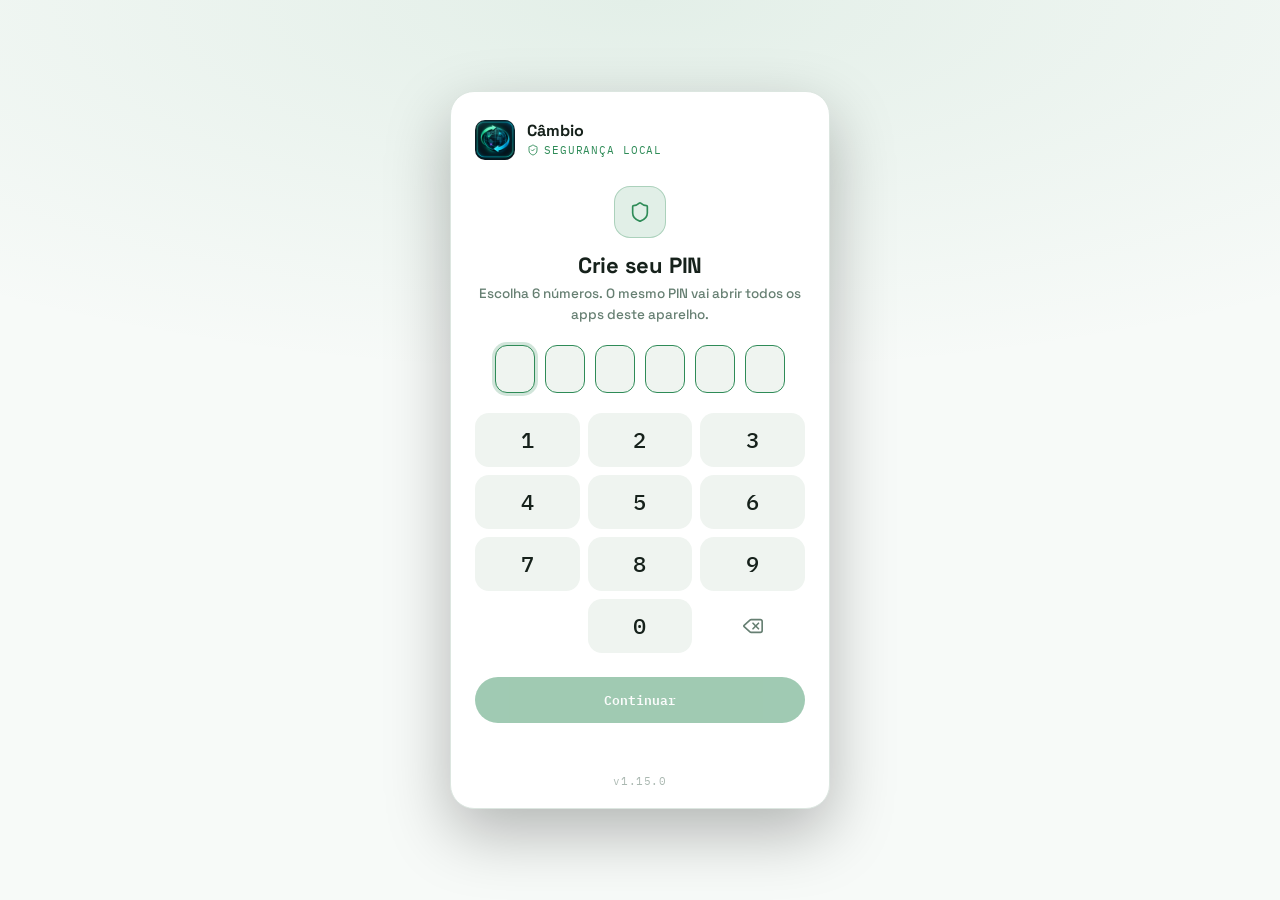
==== commit bdb00335: "feat: 12 palavras no lugar do código de recuperação (v1.15.0) - 12 palavras (BIP39, lista oficial em" ====
--- a/index.html
+++ b/index.html
@@ -1,5 +1,5 @@
 <!DOCTYPE html>
-<html lang="pt-BR" class="vault-locked" data-vault-version="1.14.0" data-vault-app="cambio-sim" data-vault-name="Câmbio">
+<html lang="pt-BR" class="vault-locked" data-vault-version="1.15.0" data-vault-app="cambio-sim" data-vault-name="Câmbio">
 <head>
 <meta charset="UTF-8">
 <meta name="viewport" content="width=device-width, initial-scale=1, viewport-fit=cover">
@@ -272,6 +272,7 @@
 <script src="js/cambio-engine.js"></script>
 <script src="js/quote-sources.js"></script>
 <script src="stk-pkg-financ-icons.js"></script>
+<script src="stk-pkg-bip39-pt.js"></script>
 <script src="stk-pkg-secure-vault.js"></script>
 <script src="stk-pkg-secure-ui.js"></script>
 <script src="js/app.js"></script>
--- a/stk-pkg-secure-ui.css
+++ b/stk-pkg-secure-ui.css
@@ -57,6 +57,14 @@
 #vaultGate :focus-visible, #vaultProfileBtn:focus-visible, .vp-drawer :focus-visible, .vault-dialog :focus-visible { outline:2px solid var(--accent, #6fcf97); outline-offset:2px; }
 
 #vaultRecoveryCode { margin:16px 0 8px !important; padding:14px; border-radius:12px; background:var(--surface-2, #202824); border:1px dashed var(--line, #2c3733); overflow-wrap:anywhere; color:var(--ink, #eaf0ec) !important; font:13px/1.7 'IBM Plex Mono', monospace !important; user-select:all; }
+/* 12 palavras e o código de 12 caracteres (tela de PIN e janela de Configurações). */
+.vault-seed { list-style:none; display:grid; grid-template-columns:repeat(2, 1fr); gap:6px; margin:14px 0 8px; padding:0; counter-reset:seed; text-align:left; user-select:all; }
+.vault-seed li { counter-increment:seed; display:flex; align-items:baseline; gap:8px; padding:8px 10px; border-radius:10px; background:var(--surface-2, #202824); border:1px solid var(--line, #2c3733); color:var(--ink, #eaf0ec); font:500 14px/1.3 'IBM Plex Mono', monospace; }
+.vault-seed li::before { content:counter(seed) '.'; min-width:2.2ch; color:var(--ink-dim, #8fa098); font-size:11px; }
+.vault-hash { margin:4px 0 12px !important; padding:10px; border-radius:12px; background:var(--surface-2, #202824); border:1px dashed var(--line, #2c3733); color:var(--ink, #eaf0ec) !important; font:600 18px/1.4 'IBM Plex Mono', monospace !important; letter-spacing:.08em; text-align:center; user-select:all; }
+.vault-seed-label { margin:0 !important; text-align:left; color:var(--ink-dim, #8fa098); font:11px/1.4 'IBM Plex Mono', monospace !important; }
+#vaultGate textarea, .vault-dialog textarea { display:block; box-sizing:border-box; width:100%; min-height:84px; padding:12px 14px; margin:7px 0 0; resize:vertical; color:var(--ink, #eaf0ec); background:var(--surface-2, #202824); border:1px solid var(--line, #2c3733); border-radius:10px; outline:none; font:14px/1.5 'IBM Plex Mono', monospace; }
+#vaultGate textarea:focus, .vault-dialog textarea:focus { border-color:var(--accent, #6fcf97); box-shadow:0 0 0 3px color-mix(in srgb, var(--accent, #6fcf97) 18%, transparent); }
 #vaultMessage { min-height:1.4em; margin-top:10px !important; color:var(--down, #e08585) !important; font:12px/1.5 'IBM Plex Mono', monospace !important; }
 #vaultSaveError { color:var(--down, #e08585); font:12px 'IBM Plex Mono', monospace; }
 #vaultSaveError:not(:empty) { position:fixed; top:0; left:0; right:0; z-index:100000; padding:12px; background:#651d1d; color:white; }
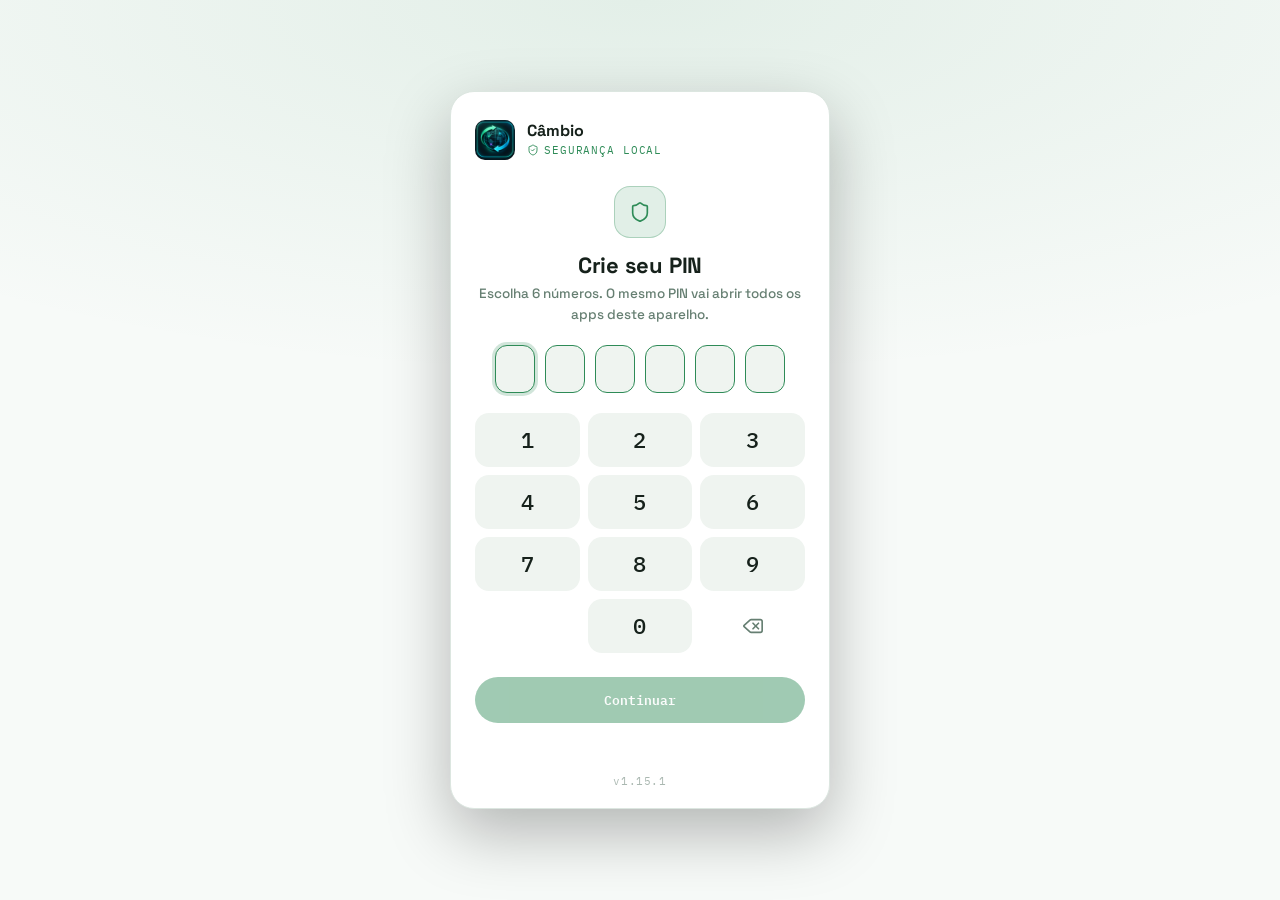
==== commit 19c2d53a: "fix: 12 palavras aparecem também ao reabrir pela sessão (v1.15.1) Quem abria o app reaproveitando a " ====
--- a/index.html
+++ b/index.html
@@ -1,5 +1,5 @@
 <!DOCTYPE html>
-<html lang="pt-BR" class="vault-locked" data-vault-version="1.15.0" data-vault-app="cambio-sim" data-vault-name="Câmbio">
+<html lang="pt-BR" class="vault-locked" data-vault-version="1.15.1" data-vault-app="cambio-sim" data-vault-name="Câmbio">
 <head>
 <meta charset="UTF-8">
 <meta name="viewport" content="width=device-width, initial-scale=1, viewport-fit=cover">
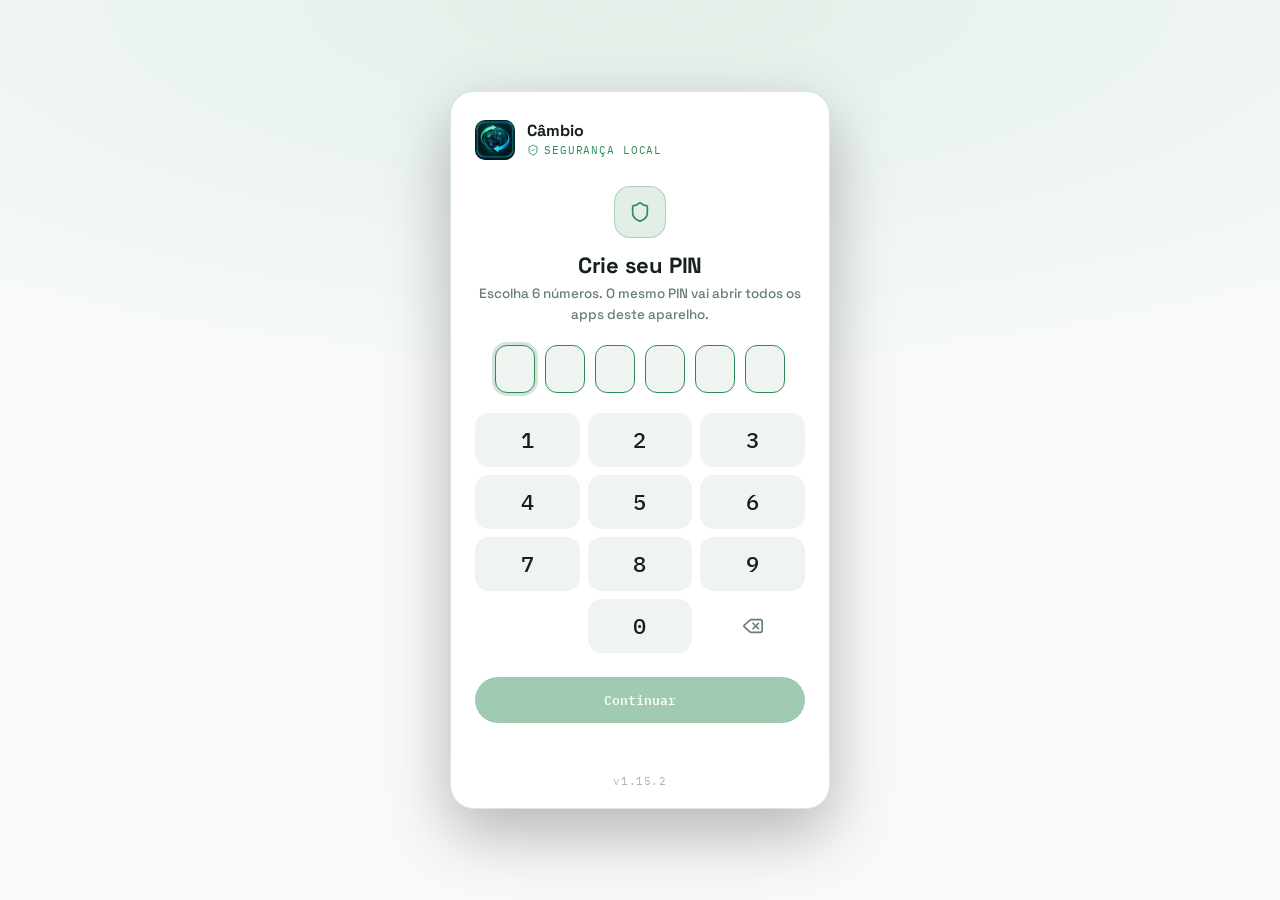
==== commit b7032ff9: "fix: certificado sai das 12 palavras e pede só o PIN (v1.15.2) Gerar o certificado sorteava um aleat" ====
--- a/index.html
+++ b/index.html
@@ -1,5 +1,5 @@
 <!DOCTYPE html>
-<html lang="pt-BR" class="vault-locked" data-vault-version="1.15.1" data-vault-app="cambio-sim" data-vault-name="Câmbio">
+<html lang="pt-BR" class="vault-locked" data-vault-version="1.15.2" data-vault-app="cambio-sim" data-vault-name="Câmbio">
 <head>
 <meta charset="UTF-8">
 <meta name="viewport" content="width=device-width, initial-scale=1, viewport-fit=cover">
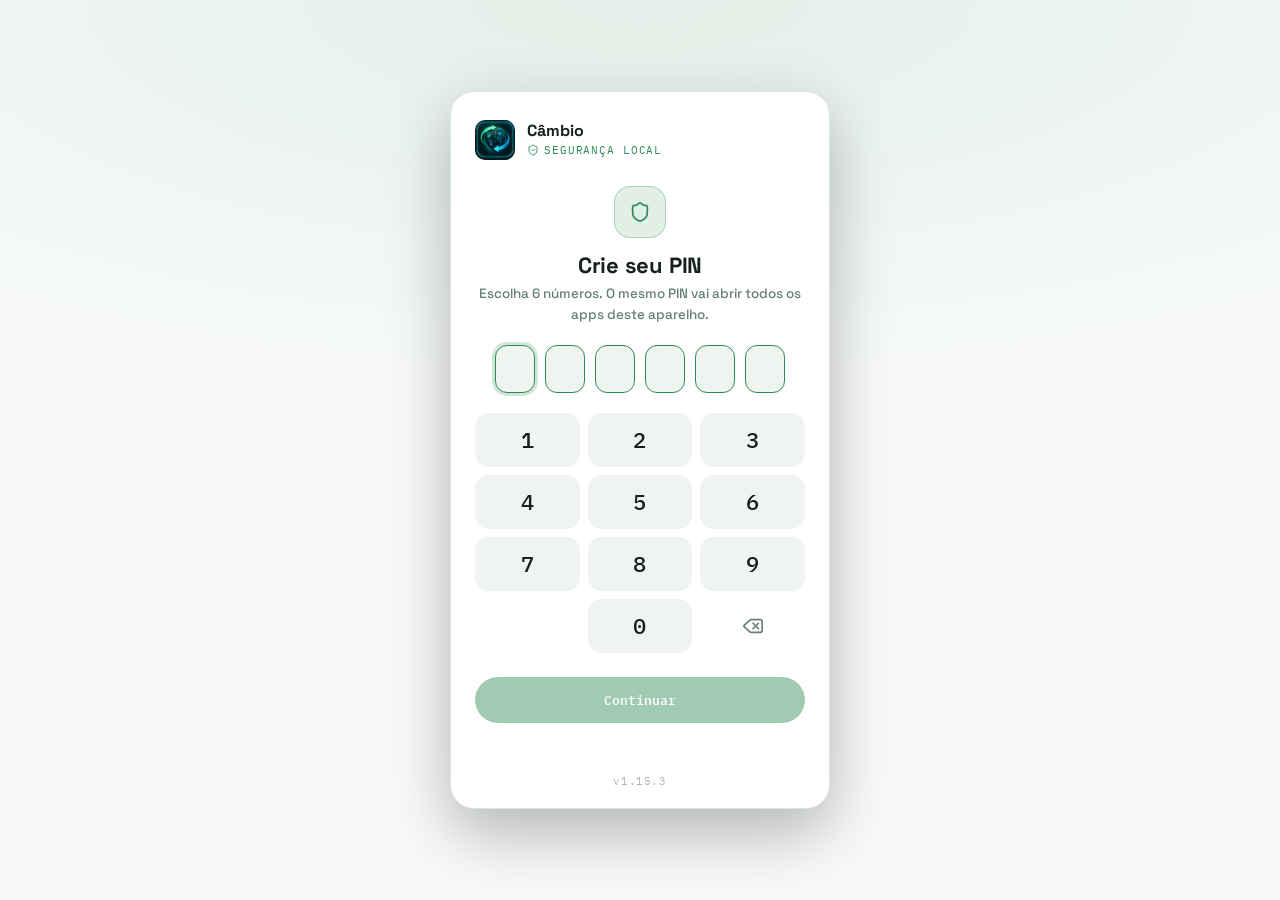
==== commit d622d26d: "fix: certificado nunca pede senha; app se atualiza ao voltar (v1.15.3) - Gerar e baixar o certificad" ====
--- a/index.html
+++ b/index.html
@@ -1,5 +1,5 @@
 <!DOCTYPE html>
-<html lang="pt-BR" class="vault-locked" data-vault-version="1.15.2" data-vault-app="cambio-sim" data-vault-name="Câmbio">
+<html lang="pt-BR" class="vault-locked" data-vault-version="1.15.3" data-vault-app="cambio-sim" data-vault-name="Câmbio">
 <head>
 <meta charset="UTF-8">
 <meta name="viewport" content="width=device-width, initial-scale=1, viewport-fit=cover">
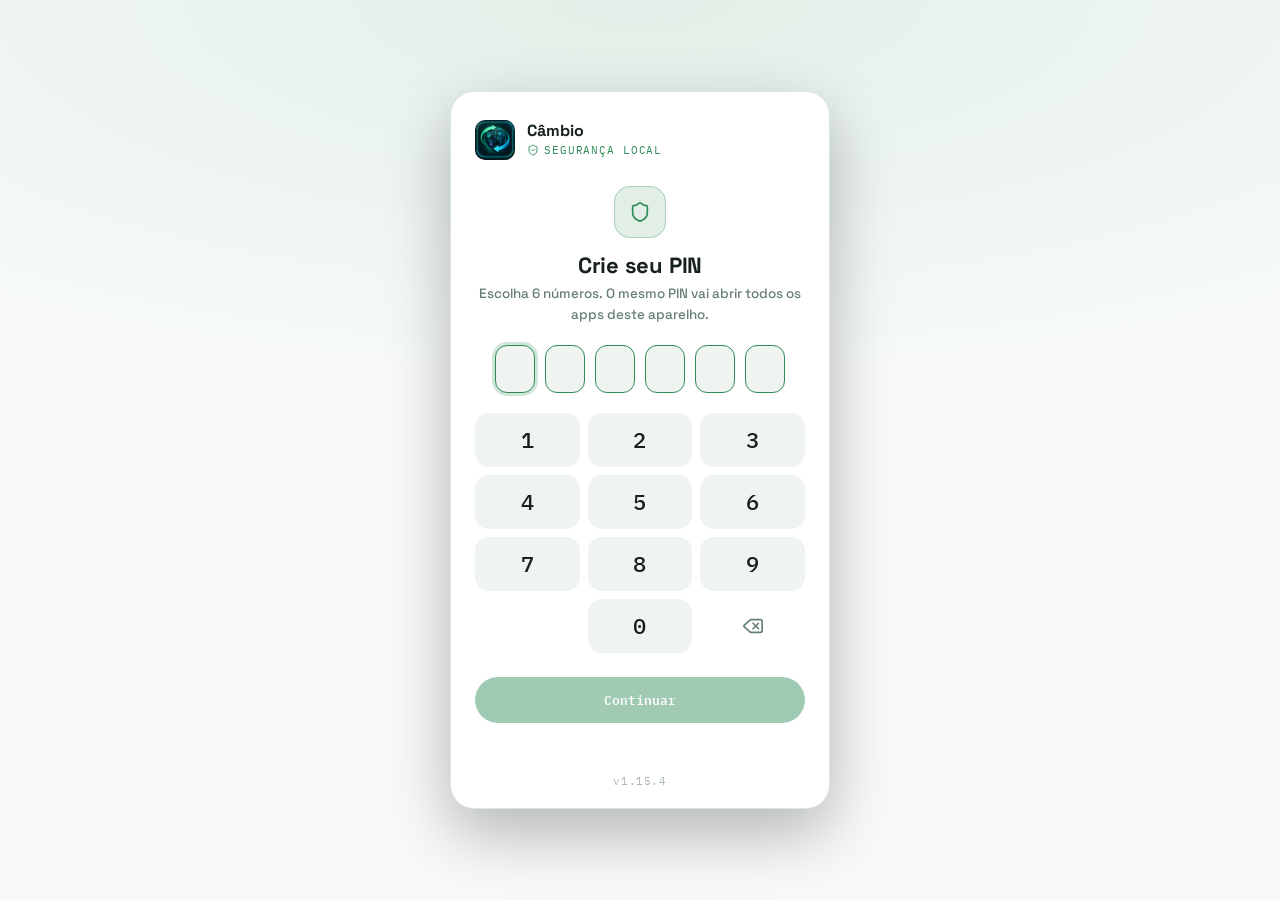
==== commit 27382f52: "fix: PIN só digitado, sem colar nem preencher pelo Proton Pass/Google (v1.15.4) - Campos de PIN acei" ====
--- a/index.html
+++ b/index.html
@@ -1,5 +1,5 @@
 <!DOCTYPE html>
-<html lang="pt-BR" class="vault-locked" data-vault-version="1.15.3" data-vault-app="cambio-sim" data-vault-name="Câmbio">
+<html lang="pt-BR" class="vault-locked" data-vault-version="1.15.4" data-vault-app="cambio-sim" data-vault-name="Câmbio">
 <head>
 <meta charset="UTF-8">
 <meta name="viewport" content="width=device-width, initial-scale=1, viewport-fit=cover">
--- a/stk-pkg-secure-ui.css
+++ b/stk-pkg-secure-ui.css
@@ -43,6 +43,8 @@
 .vault-field { display:block; margin:0 0 16px; text-align:left; color:var(--ink-dim, #8fa098); font:11px/1.4 'IBM Plex Mono', monospace; }
 #vaultGate input:not(.vault-pin-input), .vault-dialog input { display:block; box-sizing:border-box; width:100%; padding:12px 14px; margin:7px 0 0; color:var(--ink, #eaf0ec); background:var(--surface-2, #202824); border:1px solid var(--line, #2c3733); border-radius:10px; outline:none; font:14px 'IBM Plex Mono', monospace; }
 #vaultGate input:not(.vault-pin-input):focus, .vault-dialog input:focus { border-color:var(--accent, #6fcf97); box-shadow:0 0 0 3px color-mix(in srgb, var(--accent, #6fcf97) 18%, transparent); }
+/* PIN em campo de texto (não de senha, para o Google e o Proton Pass não oferecerem nem salvarem), mascarado. */
+.vault-masked { -webkit-text-security:disc; text-security:disc; }
 .vault-pin { text-align:center; font-size:22px !important; letter-spacing:.35em; }
 
 /* Botões */
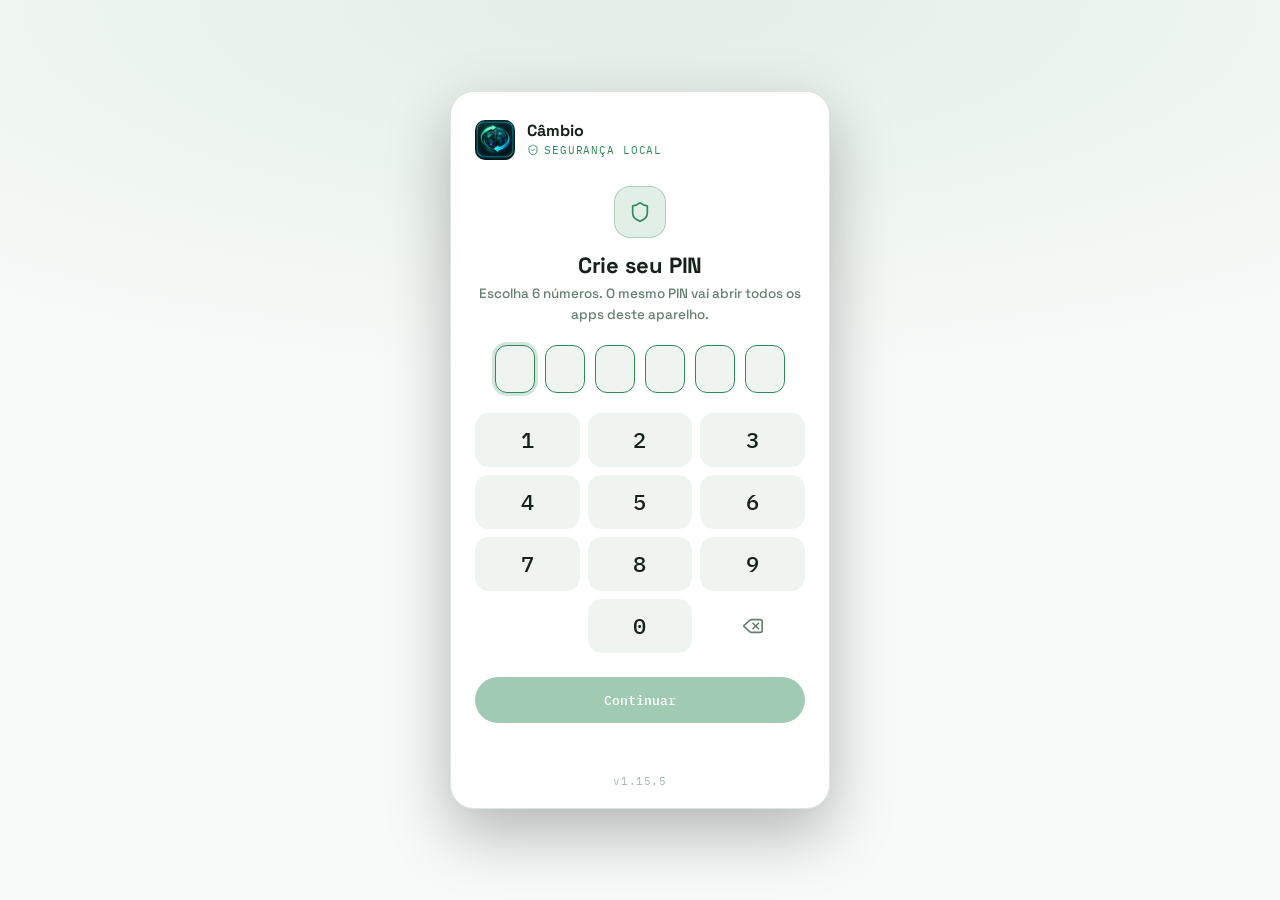
==== commit 7d585f20: "chore: conclui troca de prefixo stk-pkg para stk-pkt Arquivos stk-pkt-* passam a ser reais (sem syml" ====
--- a/index.html
+++ b/index.html
@@ -1,5 +1,5 @@
 <!DOCTYPE html>
-<html lang="pt-BR" class="vault-locked" data-vault-version="1.15.4" data-vault-app="cambio-sim" data-vault-name="Câmbio">
+<html lang="pt-BR" class="vault-locked" data-vault-version="1.15.5" data-vault-app="cambio-sim" data-vault-name="Câmbio">
 <head>
 <meta charset="UTF-8">
 <meta name="viewport" content="width=device-width, initial-scale=1, viewport-fit=cover">
@@ -11,10 +11,10 @@
 <link rel="apple-touch-icon" href="cambio-icon-512.png">
 <title>Câmbio — Moedas & Simulador VET</title>
 <!-- Log de erros: primeiro script, para pegar erros desde o início -->
-<script src="apoio/stk-pkg-erros.js" data-app="CAMBIO"></script>
+<script src="apoio/stk-pkt-erros.js" data-app="CAMBIO"></script>
 <link rel="stylesheet" href="fonts/fonts.css">
 <link rel="stylesheet" href="css/style.css">
-<link rel="stylesheet" href="stk-pkg-secure-ui.css">
+<link rel="stylesheet" href="stk-pkt-secure-ui.css">
 <link rel="stylesheet" href="apoio/apoio.css" id="dz-style">
 </head>
 <body>
@@ -271,12 +271,12 @@
 
 <script src="js/cambio-engine.js"></script>
 <script src="js/quote-sources.js"></script>
-<script src="stk-pkg-financ-icons.js"></script>
-<script src="stk-pkg-bip39-pt.js"></script>
-<script src="stk-pkg-secure-vault.js"></script>
-<script src="stk-pkg-secure-ui.js"></script>
+<script src="stk-pkt-financ-icons.js"></script>
+<script src="stk-pkt-bip39-pt.js"></script>
+<script src="stk-pkt-secure-vault.js"></script>
+<script src="stk-pkt-secure-ui.js"></script>
 <script src="js/app.js"></script>
-<script src="apoio/stk-pkg-feedback.js"></script>
-<script src="apoio/stk-pkg-doacao.js" data-app="CAMBIO" data-flutuante="false"></script>
+<script src="apoio/stk-pkt-feedback.js"></script>
+<script src="apoio/stk-pkt-doacao.js" data-app="CAMBIO" data-flutuante="false"></script>
 </body>
 </html>
--- a/css/style.css
+++ b/css/style.css
@@ -787,7 +787,7 @@
   color: var(--ink-dim);
 }
 
-/* Ícones SVG (stk-pkg-financ-icons.js) */
+/* Ícones SVG (stk-pkt-financ-icons.js) */
 .btn-seed, .alert-dir-btn { display: inline-flex; align-items: center; justify-content: center; gap: 8px; }
 .hero-delta-seed { align-items: center; gap: 6px; }
 .pair-label { display: inline-flex; align-items: center; gap: 4px; }
--- a/stk-pkt-secure-ui.css
+++ b/stk-pkt-secure-ui.css
@@ -0,0 +1,212 @@
+/* FINANC vault UI. Usa os tokens do app (--bg, --surface, --accent...) com fallback no tema escuro padrão. */
+html.vault-locked body > :not(#vaultGate):not(.vault-dialog) { display:none !important; }
+html.vault-locked body { min-height:100vh; min-height:100dvh; display:grid; place-items:center; margin:0; padding:20px 16px; box-sizing:border-box; background:var(--bg, #0e1210); color:var(--ink, #eaf0ec);
+  background-image:radial-gradient(120% 60% at 50% 0%, color-mix(in srgb, var(--accent, #6fcf97) 10%, transparent), transparent 70%); }
+.fi { display:inline-block; flex-shrink:0; vertical-align:middle; }
+
+#vaultGate { box-sizing:border-box; width:min(100%, 380px); margin:0; padding:28px 24px 22px; text-align:center; background:var(--surface, #171d1a); color:var(--ink, #eaf0ec); border:1px solid var(--line, #2c3733); border-radius:24px; box-shadow:0 24px 64px rgba(0,0,0,.28); font:15px/1.5 'Space Grotesk', system-ui, sans-serif; }
+#vaultGate [hidden], .vault-dialog [hidden] { display:none !important; }
+.vault-brand { display:flex; align-items:center; gap:12px; margin-bottom:26px; text-align:left; }
+.vault-logo { width:40px; height:40px; border-radius:10px; display:block; }
+.vault-app-name { font-size:16px; font-weight:700; line-height:1.1; }
+.vault-eyebrow { display:flex; align-items:center; gap:5px; margin-top:3px; color:var(--accent, #6fcf97); font:11px/1.4 'IBM Plex Mono', monospace; letter-spacing:.08em; }
+.vault-badge { display:inline-grid; place-items:center; width:52px; height:52px; margin:0 auto 14px; border-radius:16px; color:var(--accent, #6fcf97); background:color-mix(in srgb, var(--accent, #6fcf97) 14%, transparent); border:1px solid color-mix(in srgb, var(--accent, #6fcf97) 30%, transparent); }
+.vault-badge-danger { color:var(--down, #e08585); background:color-mix(in srgb, var(--down, #e08585) 14%, transparent); border-color:color-mix(in srgb, var(--down, #e08585) 30%, transparent); }
+#vaultGate h1 { margin:0 0 6px; color:var(--ink, #eaf0ec); font-size:22px; line-height:1.2; letter-spacing:-.01em; }
+#vaultGate p { margin:0 0 4px; color:var(--ink-dim, #8fa098); font-size:13.5px; line-height:1.5; }
+#vaultForm { margin:20px 0 0; }
+
+/* PIN: input real invisível sobre as 6 caixas */
+.vault-pin-wrap { position:relative; margin:0 auto 20px; width:max-content; cursor:text; }
+.vault-pin-input { position:absolute; inset:0; width:100%; height:100%; opacity:0; border:0; padding:0; margin:0; font-size:16px; caret-color:transparent; }
+.vault-dots { display:flex; gap:10px; }
+.vault-dots span { width:40px; height:48px; border-radius:12px; background:var(--surface-2, #202824); border:1px solid var(--line, #2c3733); display:grid; place-items:center; transition:border-color .15s, background .15s; }
+.vault-dots span::after { content:''; width:12px; height:12px; border-radius:50%; background:var(--ink, #eaf0ec); transform:scale(0); transition:transform .15s; }
+.vault-dots span.filled { border-color:color-mix(in srgb, var(--accent, #6fcf97) 55%, var(--line, #2c3733)); }
+.vault-dots span.filled::after { transform:scale(1); }
+.vault-pin-input:focus-visible + .vault-dots span:not(.filled) { border-color:var(--accent, #6fcf97); }
+.vault-pin-input:focus-visible + .vault-dots span.filled + span:not(.filled), .vault-pin-input:focus-visible + .vault-dots span:first-child:not(.filled) { box-shadow:0 0 0 3px color-mix(in srgb, var(--accent, #6fcf97) 22%, transparent); }
+.vault-shake { animation:vault-shake .4s; }
+.vault-shake span { border-color:var(--down, #e08585) !important; }
+@keyframes vault-shake { 20%,60% { transform:translateX(-8px); } 40%,80% { transform:translateX(8px); } }
+
+/* Teclado numérico */
+.vault-keypad { display:grid; grid-template-columns:repeat(3, 1fr); gap:8px; margin:0 0 16px; }
+#vaultGate .vault-keypad button { height:54px; margin:0; display:grid; place-items:center; border-radius:14px; border:1px solid transparent; background:var(--surface-2, #202824); color:var(--ink, #eaf0ec); font:500 22px 'IBM Plex Mono', monospace; cursor:pointer; -webkit-tap-highlight-color:transparent; transition:background .12s, transform .08s; }
+#vaultGate .vault-keypad button:hover { border-color:var(--line, #2c3733); }
+#vaultGate .vault-keypad button:active { transform:scale(.96); background:color-mix(in srgb, var(--accent, #6fcf97) 18%, var(--surface-2, #202824)); }
+#vaultGate .vault-keypad button[data-key=del] { background:transparent; color:var(--ink-dim, #8fa098); }
+#vaultGate .vault-keypad .vault-key-bio { background:color-mix(in srgb, var(--accent, #6fcf97) 12%, transparent); color:var(--accent, #6fcf97); }
+#vaultGate .vault-keypad .vault-key-bio.is-off { visibility:hidden; }
+#vaultGate .vault-keypad button:disabled { opacity:.4; cursor:not-allowed; transform:none; }
+
+.vault-field { display:block; margin:0 0 16px; text-align:left; color:var(--ink-dim, #8fa098); font:11px/1.4 'IBM Plex Mono', monospace; }
+#vaultGate input:not(.vault-pin-input), .vault-dialog input { display:block; box-sizing:border-box; width:100%; padding:12px 14px; margin:7px 0 0; color:var(--ink, #eaf0ec); background:var(--surface-2, #202824); border:1px solid var(--line, #2c3733); border-radius:10px; outline:none; font:14px 'IBM Plex Mono', monospace; }
+#vaultGate input:not(.vault-pin-input):focus, .vault-dialog input:focus { border-color:var(--accent, #6fcf97); box-shadow:0 0 0 3px color-mix(in srgb, var(--accent, #6fcf97) 18%, transparent); }
+/* PIN em campo de texto (não de senha, para o Google e o Proton Pass não oferecerem nem salvarem), mascarado. */
+.vault-masked { -webkit-text-security:disc; text-security:disc; }
+.vault-pin { text-align:center; font-size:22px !important; letter-spacing:.35em; }
+
+/* Botões */
+#vaultGate button, .vault-dialog button, #vaultProfileBtn, .vp-drawer button { display:inline-flex; align-items:center; justify-content:center; gap:8px; box-sizing:border-box; cursor:pointer; font:600 13px 'IBM Plex Mono', monospace; }
+.vault-primary, .vault-secondary { width:100%; min-height:46px; padding:12px 16px; margin:8px 0 0; border-radius:999px; }
+.vault-primary { border:0; background:var(--accent, #6fcf97); color:var(--bg, #0e1210); }
+.vault-secondary { border:1px solid var(--line, #2c3733); background:var(--surface-2, #202824); color:var(--ink, #eaf0ec); }
+#vaultGate .vault-primary:disabled { opacity:.45; cursor:not-allowed; }
+.vault-footer { display:flex; justify-content:center; gap:18px; margin-top:12px; }
+.vault-link { padding:8px 4px; border:0; background:none; color:var(--accent, #6fcf97); font-weight:500 !important; }
+.vault-link:hover { text-decoration:underline; text-underline-offset:3px; }
+#vaultGate :focus-visible, #vaultProfileBtn:focus-visible, .vp-drawer :focus-visible, .vault-dialog :focus-visible { outline:2px solid var(--accent, #6fcf97); outline-offset:2px; }
+
+#vaultRecoveryCode { margin:16px 0 8px !important; padding:14px; border-radius:12px; background:var(--surface-2, #202824); border:1px dashed var(--line, #2c3733); overflow-wrap:anywhere; color:var(--ink, #eaf0ec) !important; font:13px/1.7 'IBM Plex Mono', monospace !important; user-select:all; }
+/* 12 palavras e o código de 12 caracteres (tela de PIN e janela de Configurações). */
+.vault-seed { list-style:none; display:grid; grid-template-columns:repeat(2, 1fr); gap:6px; margin:14px 0 8px; padding:0; counter-reset:seed; text-align:left; user-select:all; }
+.vault-seed li { counter-increment:seed; display:flex; align-items:baseline; gap:8px; padding:8px 10px; border-radius:10px; background:var(--surface-2, #202824); border:1px solid var(--line, #2c3733); color:var(--ink, #eaf0ec); font:500 14px/1.3 'IBM Plex Mono', monospace; }
+.vault-seed li::before { content:counter(seed) '.'; min-width:2.2ch; color:var(--ink-dim, #8fa098); font-size:11px; }
+.vault-hash { margin:4px 0 12px !important; padding:10px; border-radius:12px; background:var(--surface-2, #202824); border:1px dashed var(--line, #2c3733); color:var(--ink, #eaf0ec) !important; font:600 18px/1.4 'IBM Plex Mono', monospace !important; letter-spacing:.08em; text-align:center; user-select:all; }
+.vault-seed-label { margin:0 !important; text-align:left; color:var(--ink-dim, #8fa098); font:11px/1.4 'IBM Plex Mono', monospace !important; }
+#vaultGate textarea, .vault-dialog textarea { display:block; box-sizing:border-box; width:100%; min-height:84px; padding:12px 14px; margin:7px 0 0; resize:vertical; color:var(--ink, #eaf0ec); background:var(--surface-2, #202824); border:1px solid var(--line, #2c3733); border-radius:10px; outline:none; font:14px/1.5 'IBM Plex Mono', monospace; }
+#vaultGate textarea:focus, .vault-dialog textarea:focus { border-color:var(--accent, #6fcf97); box-shadow:0 0 0 3px color-mix(in srgb, var(--accent, #6fcf97) 18%, transparent); }
+#vaultMessage { min-height:1.4em; margin-top:10px !important; color:var(--down, #e08585) !important; font:12px/1.5 'IBM Plex Mono', monospace !important; }
+#vaultSaveError { color:var(--down, #e08585); font:12px 'IBM Plex Mono', monospace; }
+#vaultSaveError:not(:empty) { position:fixed; top:0; left:0; right:0; z-index:100000; padding:12px; background:#651d1d; color:white; }
+#vaultGate.vault-busy p { color:var(--ink, #eaf0ec); }
+
+
+.vault-dialog { box-sizing:border-box; width:min(calc(100% - 32px), 400px); border-radius:20px; padding:22px; background:var(--surface, #171d1a); color:var(--ink, #eaf0ec); border:1px solid var(--line, #2c3733); font-family:'Space Grotesk', system-ui, sans-serif; }
+.vault-dialog::backdrop { background:rgba(0,0,0,.7); backdrop-filter:blur(2px); }
+.vault-dialog-head { display:flex; align-items:center; gap:12px; margin-bottom:8px; }
+.vault-dialog-head .vault-badge { width:40px; height:40px; margin:0; border-radius:12px; flex-shrink:0; }
+.vault-dialog-head p { margin:0; font-size:14px; line-height:1.4; }
+.vault-dialog-actions { display:flex; gap:8px; margin-top:14px; }
+.vault-dialog-actions button { white-space:nowrap; flex:1; min-height:44px; padding:10px 16px; border-radius:999px; }
+.vault-dialog-actions button:not([type=button]) { border:0; background:var(--accent, #6fcf97); color:var(--bg, #0e1210); }
+.vault-dialog-actions button.vault-dialog-primary { border:0; background:var(--accent, #6fcf97); color:var(--bg, #0e1210); }
+.vault-dialog-actions button[type=button]:not(.vault-dialog-primary) { border:1px solid var(--line, #2c3733); background:var(--surface-2, #202824); color:var(--ink, #eaf0ec); }
+
+.vault-dim { display:block; color:var(--ink-dim, #8fa098); font-size:12.5px; line-height:1.45; margin:2px 0 0; }
+.vault-code { margin:12px 0 4px; padding:12px; border-radius:12px; background:var(--surface-2, #202824); border:1px dashed var(--line, #2c3733); overflow-wrap:anywhere; font:13px/1.7 'IBM Plex Mono', monospace; user-select:all; }
+.vault-dialog-actions button.vault-dialog-danger { border:0; background:var(--down, #e08585); color:var(--bg, #0e1210); }
+
+/* Configurações: tela cheia (fs-sheet) ou aba do app (FinancSettings.mount) */
+.fs-sheet { box-sizing:border-box; width:min(100%, 560px); max-width:100%; height:100%; max-height:100%; margin:0 0 0 auto; padding:0; border:0; border-left:1px solid var(--line, #2c3733); background:var(--bg, #0e1210); color:var(--ink, #eaf0ec); font-family:'Space Grotesk', system-ui, sans-serif; }
+.fs-sheet::backdrop { background:rgba(0,0,0,.55); backdrop-filter:blur(2px); }
+.fs-sheet[open] { display:flex; flex-direction:column; animation:fs-in .2s ease-out; }
+@keyframes fs-in { from { transform:translateX(24px); opacity:0; } }
+.fs-head { display:flex; align-items:center; gap:10px; padding:calc(12px + env(safe-area-inset-top, 0px)) 16px 12px; border-bottom:1px solid var(--line, #2c3733); background:var(--surface, #171d1a); }
+.fs-head h2 { margin:0; font-size:18px; line-height:1.2; }
+.fs-head span { font:11px 'IBM Plex Mono', monospace; color:var(--ink-dim, #8fa098); }
+.fs-back { display:grid; place-items:center; width:40px; height:40px; border-radius:50%; border:1px solid var(--line, #2c3733); background:var(--surface-2, #202824); color:var(--ink, #eaf0ec); cursor:pointer; }
+.fs-body { flex:1; overflow:auto; padding:8px 16px calc(24px + env(safe-area-inset-bottom, 0px)); }
+.fs { font-family:'Space Grotesk', system-ui, sans-serif; color:var(--ink, #eaf0ec); }
+.fs-group { margin:18px 0 0; }
+.fs-title { margin:0 0 8px 4px; font:600 11px 'IBM Plex Mono', monospace; letter-spacing:.06em; text-transform:uppercase; color:var(--ink-dim, #8fa098); }
+.fs-list { background:var(--surface, #171d1a); border:1px solid var(--line, #2c3733); border-radius:16px; overflow:hidden; }
+.fs-row { display:flex; align-items:center; gap:12px; width:100%; box-sizing:border-box; min-height:60px; padding:12px 14px; border:0; border-top:1px solid var(--line, #2c3733); background:none; color:inherit; text-align:left; font:inherit; }
+.fs-row:first-child { border-top:0; }
+.fs-row[data-wide] { flex-wrap:wrap; }
+.fs-row[data-wide] .fs-seg { flex-basis:100%; }
+.fs-action { cursor:pointer; }
+.fs-action:hover { background:var(--surface-2, #202824); }
+.fs-action > .fi:last-child { color:var(--ink-dim, #8fa098); }
+.fs-ic { display:grid; place-items:center; width:34px; height:34px; flex-shrink:0; border-radius:10px; background:var(--surface-2, #202824); color:var(--ink-dim, #8fa098); }
+.fs-text { flex:1; min-width:0; display:flex; flex-direction:column; gap:2px; }
+.fs-text b { font-size:14.5px; font-weight:600; }
+.fs-text span { font-size:12.5px; line-height:1.4; color:var(--ink-dim, #8fa098); }
+.fs-accent .fs-ic, .fs-accent b { color:var(--accent, #6fcf97); }
+.fs-danger .fs-ic, .fs-danger b { color:var(--down, #e08585); }
+.fs-danger .fs-ic { background:color-mix(in srgb, var(--down, #e08585) 12%, transparent); }
+.fs-switch { position:relative; flex-shrink:0; width:46px; height:28px; padding:0; border-radius:999px; border:1px solid var(--line, #2c3733); background:var(--surface-2, #202824); cursor:pointer; transition:background .15s; }
+.fs-switch span { position:absolute; top:3px; left:3px; width:20px; height:20px; border-radius:50%; background:var(--ink-dim, #8fa098); transition:transform .15s, background .15s; }
+.fs-switch[aria-checked=true] { background:var(--accent, #6fcf97); border-color:var(--accent, #6fcf97); }
+.fs-switch[aria-checked=true] span { transform:translateX(18px); background:var(--bg, #0e1210); }
+.fs-switch:disabled { opacity:.4; cursor:not-allowed; }
+.fs-select { flex-shrink:0; padding:8px 10px; border-radius:10px; border:1px solid var(--line, #2c3733); background:var(--surface-2, #202824); color:var(--ink, #eaf0ec); font:13px 'IBM Plex Mono', monospace; }
+.fs-seg { display:flex; gap:4px; padding:4px; border-radius:999px; border:1px solid var(--line, #2c3733); background:var(--surface-2, #202824); }
+.fs-seg button { flex:1; display:inline-flex; align-items:center; justify-content:center; gap:6px; padding:8px 6px; border:0; border-radius:999px; background:none; color:var(--ink-dim, #8fa098); font:600 12px 'IBM Plex Mono', monospace; cursor:pointer; }
+.fs-seg button[aria-pressed=true] { background:var(--surface, #171d1a); color:var(--accent, #6fcf97); box-shadow:0 1px 3px rgba(0,0,0,.2); }
+.fs-toast { min-height:1.4em; margin:14px 4px 0; font:12px/1.5 'IBM Plex Mono', monospace; color:var(--accent, #6fcf97); }
+.fs-toast.fs-bad { color:var(--down, #e08585); }
+.fs :focus-visible, .fs-sheet :focus-visible { outline:2px solid var(--accent, #6fcf97); outline-offset:2px; }
+@media (max-width:560px) { .fs-sheet { border-left:0; } }
+@media (prefers-reduced-motion: reduce) { .fs-sheet[open] { animation:none; } .fs-switch, .fs-switch span { transition:none; } }
+@media (max-width:360px) { .vault-dots { gap:6px; } .vault-dots span { width:36px; height:44px; } #vaultGate { padding:24px 16px 18px; } }
+@media (prefers-reduced-motion: reduce) { .vault-shake { animation:none; } .vault-dots span, .vault-dots span::after, .vault-keypad button { transition:none; } }
+/* Blindagem contra estilos globais dos apps (select, h2, button) */
+.fs .fs-select { width:auto !important; min-width:0; max-width:none; flex:0 0 auto; margin:0; height:auto; }
+.fs-head h2 { border:0 !important; padding:0 !important; margin:0 !important; color:var(--ink, #eaf0ec) !important; font:700 18px/1.2 'Space Grotesk', system-ui, sans-serif !important; }
+.fs .fs-row, .fs .fs-seg button, .fs .fs-switch, .fs-back { margin:0; box-shadow:none; text-transform:none; letter-spacing:normal; }
+.fs .fs-title { border:0; padding:0; }
+.vault-version { display:block; margin-top:14px; color:var(--ink-dim, #8fa098); opacity:.55; font:10.5px/1 'IBM Plex Mono', monospace; letter-spacing:.06em; }
+#vaultBoot { color:var(--ink-dim, #8fa098); opacity:.6; font:11px/1 'IBM Plex Mono', monospace; letter-spacing:.06em; position:fixed; left:50%; top:50%; transform:translate(-50%, -50%); }
+
+/* Menu do app: botão de 3 pontos ao lado do título + painel lateral à esquerda. */
+#vaultProfileBtn { flex:none; width:40px; height:40px; padding:0; border:1px solid var(--line, #2c3733); border-radius:50%; background:var(--surface, #171d1a); color:var(--ink, #eaf0ec); -webkit-tap-highlight-color:transparent; transition:background .15s ease, border-color .15s ease, transform .1s ease; }
+#vaultProfileBtn:hover { border-color:var(--accent, #6fcf97); background:color-mix(in srgb, var(--accent, #6fcf97) 10%, var(--surface, #171d1a)); }
+#vaultProfileBtn:active { transform:scale(.94); }
+.vp-avatar { display:grid; place-items:center; width:100%; height:100%; border-radius:50%; overflow:hidden; background:color-mix(in srgb, var(--accent, #6fcf97) 16%, var(--surface, #171d1a)); color:var(--accent, #6fcf97); }
+.vp-avatar img { width:100%; height:100%; object-fit:cover; display:block; }
+.vp-initials { font:700 14px/1 'Space Grotesk', system-ui, sans-serif; }
+.vp-drawer { position:fixed; inset:0 auto 0 0; margin:0; width:min(340px, 88vw); max-width:none; height:100dvh; max-height:none; padding:0; border:0; border-right:1px solid var(--line, #2c3733); background:var(--surface, #171d1a); color:var(--ink, #eaf0ec); box-shadow:24px 0 64px rgba(0,0,0,.35); font:14px/1.45 'Space Grotesk', system-ui, sans-serif; animation:vp-in .22s cubic-bezier(.2,.8,.2,1); }
+.vp-drawer::backdrop { background:rgba(0,0,0,.55); backdrop-filter:blur(2px); animation:vp-fade .22s ease; }
+.vp-drawer.vp-closing { animation:vp-out .18s ease forwards; }
+.vp-drawer.vp-closing::backdrop { opacity:0; transition:opacity .18s; }
+@keyframes vp-in { from { transform:translateX(-100%); } to { transform:none; } }
+@keyframes vp-out { to { transform:translateX(-100%); } }
+@keyframes vp-fade { from { opacity:0; } }
+.vp-panel { box-sizing:border-box; display:flex; flex-direction:column; min-height:100%; padding:calc(16px + env(safe-area-inset-top, 0px)) 16px calc(16px + env(safe-area-inset-bottom, 0px)); }
+.vp-head { position:relative; display:flex; flex-direction:column; align-items:center; text-align:center; padding:18px 8px 16px; }
+.vp-close { position:absolute; top:-4px; right:-4px; width:38px; height:38px; border:0; border-radius:50%; background:transparent; color:var(--ink-dim, #8fa098); }
+.vp-close:hover { background:var(--surface-2, #202824); color:var(--ink, #eaf0ec); }
+.vp-avatar-lg { width:68px; height:68px; margin-bottom:12px; border:2px solid color-mix(in srgb, var(--accent, #6fcf97) 45%, transparent); }
+.vp-avatar-lg .vp-initials { font-size:24px; }
+.vp-head h2 { margin:0; font-size:19px; line-height:1.2; color:var(--ink, #eaf0ec); border:0; padding:0; }
+.vp-sub { display:inline-flex; align-items:center; gap:5px; margin:6px 0 0; color:var(--accent, #6fcf97); font:11px/1.4 'IBM Plex Mono', monospace; letter-spacing:.04em; }
+.vp-stats { display:grid; grid-template-columns:1fr 1fr; gap:8px; margin:4px 0 14px; }
+.vp-stats div { display:flex; flex-direction:column; gap:4px; padding:10px 12px; border-radius:14px; background:var(--surface-2, #202824); border:1px solid var(--line, #2c3733); }
+.vp-stats span { display:flex; align-items:center; gap:5px; color:var(--ink-dim, #8fa098); font-size:11px; }
+.vp-stats b { font-size:14px; }
+.vp-menu { flex:1; overflow:auto; }
+.vp-section { margin:14px 6px 6px; color:var(--ink-dim, #8fa098); font:600 10.5px/1 'IBM Plex Mono', monospace; letter-spacing:.08em; text-transform:uppercase; }
+.vp-drawer .vp-item { display:flex !important; justify-content:flex-start !important; width:100%; gap:12px !important; padding:10px 8px; margin:0; border:0; border-radius:12px; background:transparent; color:var(--ink, #eaf0ec); text-align:left; font:inherit !important; }
+.vp-item:hover { background:var(--surface-2, #202824); }
+.vp-item > svg:last-child { margin-left:auto; color:var(--ink-dim, #8fa098); flex:none; }
+.vp-item-ic { display:grid; place-items:center; width:36px; height:36px; flex:none; border-radius:10px; background:var(--surface-2, #202824); color:var(--accent, #6fcf97); }
+.vp-item-text { display:flex; flex-direction:column; min-width:0; }
+.vp-item-text b { font-weight:600; font-size:14px; }
+.vp-item-text span { color:var(--ink-dim, #8fa098); font-size:12px; }
+.vp-danger .vp-item-ic, .vp-danger b { color:var(--down, #e08585); }
+/* Fonte fixa: o CSS do app pode estilizar footer/header e o menu precisa ser igual em todos. */
+.vp-head, .vp-foot { font:14px/1.45 'Space Grotesk', system-ui, sans-serif; }
+.vp-drawer .vp-head { margin:0; }
+.vp-foot { border-top:1px solid var(--line, #2c3733); padding-top:10px; margin-top:10px; }
+.vp-lock .vp-item-ic { background:color-mix(in srgb, var(--accent, #6fcf97) 16%, transparent); }
+.vp-version { margin:10px 0 0; text-align:center; color:var(--ink-dim, #8fa098); opacity:.6; font:10.5px/1.4 'IBM Plex Mono', monospace; letter-spacing:.04em; }
+@media (prefers-reduced-motion: reduce) { .vp-drawer, .vp-drawer::backdrop, .vp-drawer.vp-closing { animation:none; } #vaultProfileBtn { transition:none; } }
+
+[data-vault-profile-slot] { display:flex; flex:none; }
+/* Cabeçalho padrão dos apps FINANC: ⋮ à esquerda de eyebrow, título e descrição. */
+.app-head { display:flex; align-items:flex-start; gap:12px; margin:0 0 18px; }
+.app-head-text { flex:1; min-width:0; }
+.app-head .eyebrow { margin:0 0 6px; font:500 12px/1.3 'IBM Plex Mono', monospace; letter-spacing:.5px; color:var(--accent, #6fcf97); text-transform:uppercase; }
+.app-head h1 { margin:0 0 4px; font:700 26px/1.15 'Space Grotesk', system-ui, sans-serif; letter-spacing:0; color:var(--ink, #eaf0ec); }
+.app-head .lede { margin:0; font:12px/1.5 'IBM Plex Mono', monospace; color:var(--ink-dim, #8fa098); }
+[data-vault-profile-slot]:empty { display:none; }
+
+/* Mostrar ou ocultar senha (botão de olho dentro do campo) */
+.pw-wrap { position:relative; display:block; }
+#vaultGate .pw-wrap, .vault-dialog .pw-wrap { margin:7px 0 0; }
+.pw-wrap > input { width:100%; padding-right:48px !important; }
+#vaultGate .pw-wrap > input, .vault-dialog .pw-wrap > input { margin:0; }
+.pw-wrap > button.pw-toggle { position:absolute; top:50%; right:4px; transform:translateY(-50%); display:grid; place-items:center; width:40px; height:40px; min-height:0; margin:0; padding:0; border:0; border-radius:10px; background:none; box-shadow:none; color:var(--ink-dim, #8fa098); cursor:pointer; -webkit-tap-highlight-color:transparent; }
+.pw-wrap > button.pw-toggle:hover, .pw-wrap > button.pw-toggle[aria-pressed="true"] { color:var(--accent, #6fcf97); }
+.pw-wrap > button.pw-toggle:focus-visible { outline:2px solid var(--accent, #6fcf97); outline-offset:-2px; }
+
+
+/* Badge de status nas linhas de Configurações (mesmos tons do .badge do design system). */
+.fs-badge { flex-shrink:0; display:inline-flex; align-items:center; padding:3px 10px; border-radius:999px; font:11px 'IBM Plex Mono', monospace; white-space:nowrap; }
+.fs-badge-pos { background:color-mix(in srgb, var(--up, #6fcf97) 15%, transparent); color:var(--up, #6fcf97); }
+.fs-badge-neg { background:color-mix(in srgb, var(--down, #e08585) 15%, transparent); color:var(--down, #e08585); }
+.fs-badge-warn { background:color-mix(in srgb, var(--warn, #e0c185) 15%, transparent); color:var(--warn, #e0c185); }
+.fs-badge-info { background:color-mix(in srgb, var(--info, #7fa6cf) 15%, transparent); color:var(--info, #7fa6cf); }
+.fs-badge-neutral { background:var(--surface-2, #202824); color:var(--ink-dim, #8fa098); border:1px solid var(--line, #2c3733); }
--- a/apoio/apoio.css
+++ b/apoio/apoio.css
@@ -67,7 +67,7 @@
 .grecaptcha-badge{visibility:hidden}
 .dz-legal{font-size:11px;line-height:1.5;color:var(--dz-dim);text-align:center;margin:12px 0 0}
 .dz-legal a{color:var(--dz-dim);text-decoration:underline}
-/* Relatórios de erro (stk-pkg-erros.js): aviso discreto e lista */
+/* Relatórios de erro (stk-pkt-erros.js): aviso discreto e lista */
 .dz-toast{position:fixed;left:50%;transform:translateX(-50%);bottom:calc(16px + env(safe-area-inset-bottom,0px));z-index:9999;
 width:calc(100% - 32px);max-width:440px;display:flex;align-items:center;gap:10px;background:var(--dz-surface-2);
 border:1px solid var(--dz-line);border-radius:14px;padding:10px 10px 10px 14px;box-shadow:0 8px 24px rgba(0,0,0,.35)}
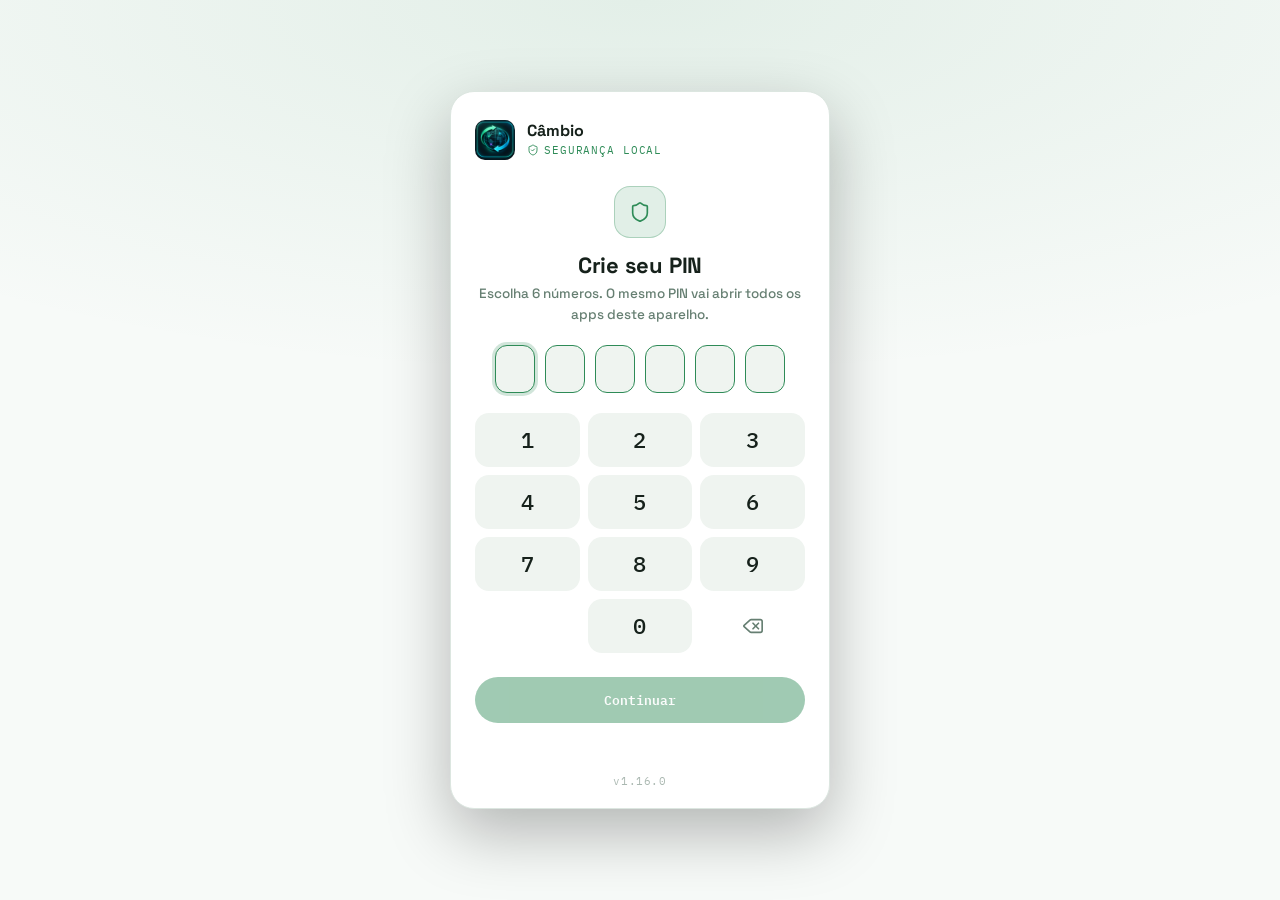
==== commit bc18ca29: "feat: Câmbio v1.16.0 com kits de 17/11, limpeza de CSS e correções (backup) Versão nova do Câmbio: k" ====
--- a/index.html
+++ b/index.html
@@ -1,10 +1,10 @@
 <!DOCTYPE html>
-<html lang="pt-BR" class="vault-locked" data-vault-version="1.15.5" data-vault-app="cambio-sim" data-vault-name="Câmbio">
+<html lang="pt-BR" class="vault-locked" data-vault-version="1.16.0" data-vault-app="cambio-sim" data-vault-name="Câmbio">
 <head>
 <meta charset="UTF-8">
 <meta name="viewport" content="width=device-width, initial-scale=1, viewport-fit=cover">
 <meta name="theme-color" content="#0E1210">
-<meta http-equiv="Content-Security-Policy" content="default-src 'self'; script-src 'self' https://www.gstatic.com https://www.google.com; style-src 'self' 'unsafe-inline'; font-src 'self'; connect-src 'self' https://firestore.googleapis.com https://content-firebaseappcheck.googleapis.com https://www.google.com https://economia.awesomeapi.com.br https://cdn.jsdelivr.net https://api.frankfurter.dev https://api.binance.com; img-src 'self' data:; manifest-src 'self'; frame-src https://www.google.com; object-src 'none'; base-uri 'self'; form-action 'self'; worker-src 'self';">
+<meta http-equiv="Content-Security-Policy" content="default-src 'self'; script-src 'self'; style-src 'self' 'unsafe-inline'; font-src 'self'; connect-src 'self' https://economia.awesomeapi.com.br https://cdn.jsdelivr.net https://api.frankfurter.dev https://api.binance.com; img-src 'self' data:; manifest-src 'self'; frame-src https://systekna-ponte.web.app; object-src 'none'; base-uri 'self'; form-action 'self'; worker-src 'self';">
 <meta name="referrer" content="no-referrer">
 <link rel="manifest" href="manifest.json">
 <link rel="icon" href="cambio-icon-192.png" sizes="192x192" type="image/png">
@@ -30,8 +30,21 @@
     </div>
   </header>
 
+  <div class="alert-seed danger" id="app-error" role="alert">
+    <p>Algo deu errado ao abrir o app. Feche e abra de novo.</p>
+  </div>
+
+  <div class="alert-seed warn-box" id="save-error" role="alert">
+    <p>Não foi possível salvar no histórico. Tente de novo. Seus registros antigos continuam guardados.</p>
+  </div>
+
+  <div class="alert-seed warn-box" id="data-error" role="alert">
+    <p>Não conseguimos abrir seus dados neste aparelho. Nada foi apagado. Restaure um backup nas Configurações (Seus dados) ou feche e abra o app de novo.</p>
+    <button type="button" class="link-btn" id="data-error-restore">Restaurar backup</button>
+  </div>
+
   <!-- Seletor de Moedas Expandido -->
-  <div class="tabs-seed" id="currency-tabs" role="group" aria-label="Moeda" style="margin-top:18px;">
+  <div class="tabs-seed tabs-currency" id="currency-tabs" role="group" aria-label="Moeda">
     <button type="button" class="tab-btn-seed active" data-cur="USD" aria-pressed="true">USD</button>
     <button type="button" class="tab-btn-seed" data-cur="EUR" aria-pressed="false">EUR</button>
     <button type="button" class="tab-btn-seed" data-cur="BTC" aria-pressed="false">BTC</button>
@@ -65,7 +78,7 @@
 
     <!-- Histórico / Sparkline com Tooltip -->
     <div class="spark-wrap">
-      <div class="tabs-seed small" role="group" aria-label="Período" style="margin-bottom:14px;">
+      <div class="tabs-seed small tabs-period" role="group" aria-label="Período">
         <button type="button" class="tab-btn-seed" id="per-7d">7D</button>
         <button type="button" class="tab-btn-seed active" id="per-30d">30D</button>
         <button type="button" class="tab-btn-seed" id="per-90d">90D</button>
@@ -80,7 +93,7 @@
       </div>
     </div>
 
-    <div class="stat-grid-seed" style="margin-top:18px;">
+    <div class="stat-grid-seed stat-grid-chart">
       <div class="stat-card-seed">
         <div class="k">MÁXIMA</div>
         <div class="v skeleton-block" id="stat-high">0,0000</div>
@@ -135,7 +148,7 @@
         <input type="text" id="conv-output" inputmode="decimal" value="—" readonly>
       </div>
     </div>
-    <button class="btn-seed btn-primary-seed btn-full" id="btn-add-log" type="button" style="margin-top:6px;"><i data-icon="plus" data-size="16"></i> Adicionar ao histórico</button>
+    <button class="btn-seed btn-primary-seed btn-full btn-add-log" id="btn-add-log" type="button"><i data-icon="plus" data-size="16"></i> Adicionar ao histórico</button>
   </div>
 
   <!-- Histórico de Conversões -->
@@ -249,7 +262,7 @@
           <button type="button" class="alert-dir-btn" id="alert-dir-below"><i data-icon="arrow-down" data-size="15"></i> abaixo de</button>
         </div>
         <div class="row-gap">
-          <button class="btn-seed btn-primary-seed" id="alert-save" type="button" style="flex:1;">Salvar alerta</button>
+          <button class="btn-seed btn-primary-seed btn-grow" id="alert-save" type="button">Salvar alerta</button>
           <button class="btn-seed btn-secondary-seed" id="alert-clear" type="button">Remover</button>
         </div>
         <button class="btn-seed btn-secondary-seed btn-full" id="btn-notify-perm" type="button"><i data-icon="bell" data-size="15"></i> Ativar notificações push</button>
@@ -275,7 +288,8 @@
 <script src="stk-pkt-bip39-pt.js"></script>
 <script src="stk-pkt-secure-vault.js"></script>
 <script src="stk-pkt-secure-ui.js"></script>
-<script src="js/app.js"></script>
+<script src="js/program.js"></script>
+<script src="apoio/stk-pkt-ponte.js"></script>
 <script src="apoio/stk-pkt-feedback.js"></script>
 <script src="apoio/stk-pkt-doacao.js" data-app="CAMBIO" data-flutuante="false"></script>
 </body>
--- a/css/style.css
+++ b/css/style.css
@@ -323,6 +323,18 @@
   color: var(--ink);
 }
 
+.alert-seed .link-btn {
+  font-family: 'IBM Plex Mono', monospace;
+  font-size: 12px;
+  color: var(--accent);
+  background: none;
+  border: none;
+  cursor: pointer;
+  padding: 0;
+  margin-top: 8px;
+  text-decoration: underline;
+}
+
 .alert-seed.warn-box {
   background: rgba(224,193,133,0.12);
   border: 1px solid rgba(224,193,133,0.3);
@@ -795,3 +807,14 @@
 .fi-spin { animation: fi-spin 1s linear infinite; }
 @keyframes fi-spin { to { transform: rotate(360deg); } }
 @media (prefers-reduced-motion: reduce) { .fi-spin { animation: none; } }
+
+/* Utilitários e variantes que antes eram estilo inline */
+.tabs-currency { margin-top: 18px; }
+.tabs-period { margin-bottom: 14px; }
+.stat-grid-chart { margin-top: 18px; }
+.btn-add-log { margin-top: 6px; }
+.btn-grow { flex: 1; }
+.stat-card-seed .v.is-up { color: var(--up); }
+.stat-card-seed .v.is-down { color: var(--down); }
+.is-hidden { display: none !important; }
+body.modal-open { overflow: hidden; }
--- a/stk-pkt-secure-ui.css
+++ b/stk-pkt-secure-ui.css
@@ -210,3 +210,24 @@
 .fs-badge-warn { background:color-mix(in srgb, var(--warn, #e0c185) 15%, transparent); color:var(--warn, #e0c185); }
 .fs-badge-info { background:color-mix(in srgb, var(--info, #7fa6cf) 15%, transparent); color:var(--info, #7fa6cf); }
 .fs-badge-neutral { background:var(--surface-2, #202824); color:var(--ink-dim, #8fa098); border:1px solid var(--line, #2c3733); }
+
+/* Kit 2.1 — Seus dados: entrega de arquivo (compartilhar ou baixar) e aviso de cópia de segurança */
+.vault-dialog-actions.vault-dialog-stack { flex-direction:column; align-items:stretch; }
+.vault-dialog-actions.vault-dialog-stack button { display:flex; align-items:center; justify-content:center; gap:8px; min-height:44px; }
+.vault-file-name { margin:4px 0 0; font:12px 'IBM Plex Mono', monospace; color:var(--ink-dim, #9aa7a1); overflow-wrap:anywhere; }
+.vault-dialog-msg:empty { display:none; }
+.vault-dialog-msg { margin:8px 0 0; font-size:13px; color:var(--down, #e08585); }
+#vaultBackupNudge { position:fixed; left:12px; right:12px; bottom:calc(12px + env(safe-area-inset-bottom, 0px)); z-index:99990; max-width:520px; margin:0 auto;
+  display:flex; align-items:center; gap:12px; flex-wrap:wrap; padding:12px 14px; border-radius:16px; border:1px solid var(--line, #2c3733);
+  background:color-mix(in srgb, var(--surface, #171d1a) 92%, transparent); color:var(--ink, #eaf0ec);
+  -webkit-backdrop-filter:blur(16px) saturate(180%); backdrop-filter:blur(16px) saturate(180%); box-shadow:0 12px 32px rgba(0,0,0,.25);
+  animation:vbn-in .25s ease-out; }
+#vaultBackupNudge .vbn-ic { display:grid; place-items:center; width:34px; height:34px; border-radius:10px; flex:none;
+  background:color-mix(in srgb, var(--accent, #6fcf97) 16%, transparent); color:var(--accent, #6fcf97); }
+#vaultBackupNudge p { flex:1 1 200px; margin:0; font-size:13.5px; line-height:1.4; }
+#vaultBackupNudge .vbn-actions { display:flex; gap:8px; margin-left:auto; }
+#vaultBackupNudge button { min-height:36px; padding:0 14px; border-radius:10px; border:1px solid var(--line, #2c3733); background:var(--surface-2, #202824);
+  color:var(--ink, #eaf0ec); font:600 13px 'Space Grotesk', system-ui, sans-serif; cursor:pointer; }
+#vaultBackupNudge button.vbn-primary { border:0; background:var(--accent, #6fcf97); color:var(--bg, #0e1210); }
+@keyframes vbn-in { from { opacity:0; transform:translateY(10px); } }
+@media (prefers-reduced-motion: reduce) { #vaultBackupNudge { animation:none; } }
